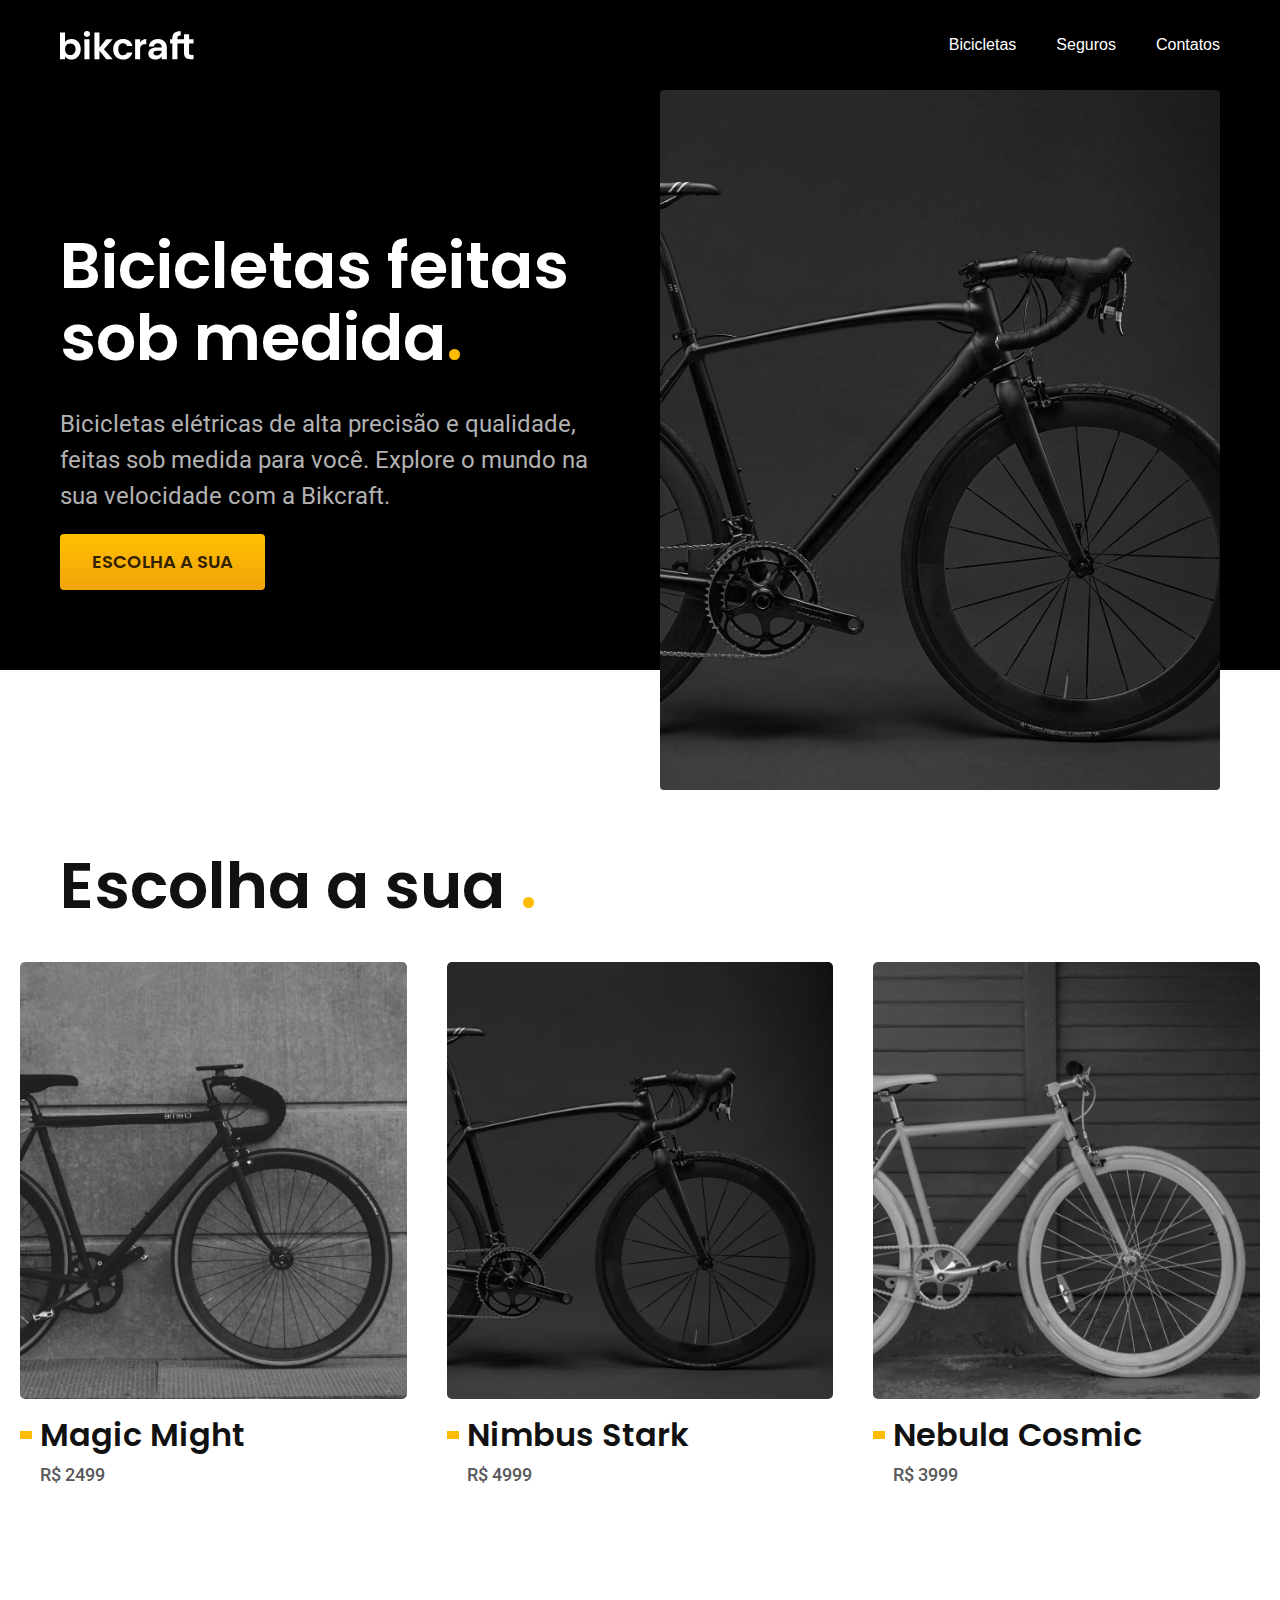
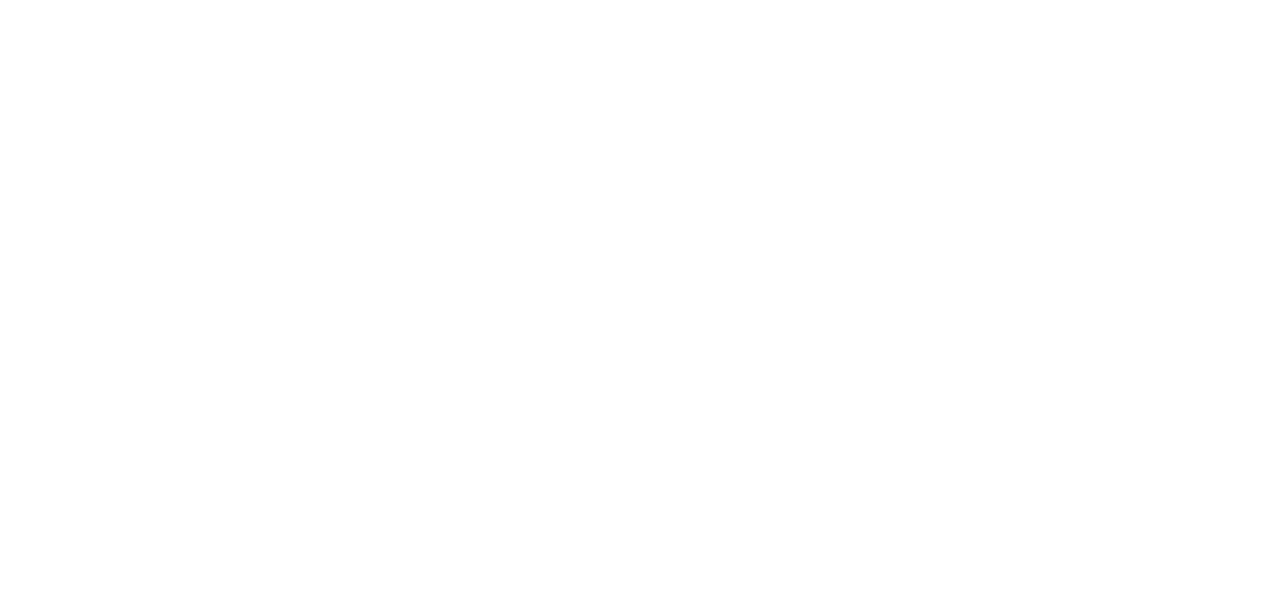
==== index.html @ fdba0042 "organização" ====
<!DOCTYPE html>
<html lang="pt-br">

<head>
  <meta charset="UTF-8">
  <meta name="viewport" content="width=device-width, initial-scale=1.0">
  <meta name="description" content="Bicicletas elétricas de alta precisão e qualidade, feitas sob medida para você. Explore o mundo na sua velocidade com a Bikcraft.">

  <title>Bickraft</title>
  <link rel="stylesheet" href="./css/style.css">

  <link rel="preconnect" href="https://fonts.googleapis.com">
  <link rel="preconnect" href="https://fonts.gstatic.com" crossorigin>
  <link href="https://fonts.googleapis.com/css2?family=Fira+Sans:wght@400;700&family=Poppins:wght@400;600&family=Roboto:wght@400;500&display=swap" rel="stylesheet">
</head>

<body>
  <header class="header-bg">
    <div class="header container">
      <a href="./">
        <img src="./img/bikcraft.svg" alt="Bickraft">
      </a>

      <nav aria-label="primaria">
        <ul class="header-menu cor-0">
          <li><a href=".bicicletas.html">Bicicletas</a></li>
          <li><a href=".seguros.html">Seguros</a></li>
          <li><a href=".contatos.html">Contatos</a></li>
        </ul>
      </nav>
    </div>
  </header>

  <main class="introducao-bg">
    <div class="introducao container">
      <div class="introducao-conteudo">
        <h1 class="font-1-xxl font-1-m cor-0">Bicicletas feitas sob medida<span class="cor-p1">.</span></h1>
        <p class="font-2-l cor-5">Bicicletas elétricas de alta precisão e qualidade, feitas sob medida para você. Explore o mundo na sua velocidade com a Bikcraft.</p>
        <a class="botao" href="./bicicletas.html"> Escolha a sua</a>
      </div>
      <div class="introducao-imagem">
        <img src="./img/fotos/introducao.jpg" alt="bicicleta elétrica preta">
      </div>
    </div>
  </main>

  <article class="bicicletas-lista">
    <h2 class=" container font-1-xxl"> Escolha a sua <span class="cor-p1"> . </span></h2>

    <ul>
      <li>
        <a href="./bicicletas/magic.html">
          <img src="./img/bicicletas/magic-home.jpg" alt="bicicleta preta">
          <h3 class="font-1-xl">Magic Might</h3>
          <span class="font-2-m cor-8">R$ 2499</span>
        </a>
      </li>
      <li>
        <a href="./bicicletas/nimbus.html">
          <img src="./img/bicicletas/nimbus-home.jpg" alt="bicicleta preta">
          <h3 class="font-1-xl">Nimbus Stark</h3>
          <span class="font-2-m cor-8">R$ 4999</span>
        </a>
      </li>
      <li>
        <a href="./bicicletas/nebula.html">
          <img src="./img/bicicletas/nebula-home.jpg" alt="bicicleta preta">
          <h3 class="font-1-xl">Nebula Cosmic</h3>
          <span class="font-2-m cor-8">R$ 3999</span>
        </a>
      </li>
    </ul>


  </article>
  <article></article>

</body>

</html>
---- css/style.css ----
@import "./global/global.css";
@import "./utilidades/tipografia.css";
@import "./utilidades/cores.css";
@import "./global/header.css";
@import "./utilidades/componentes.css";
@import "./home/introducao.css";
@import "./bicicletas/bicicletas.css";
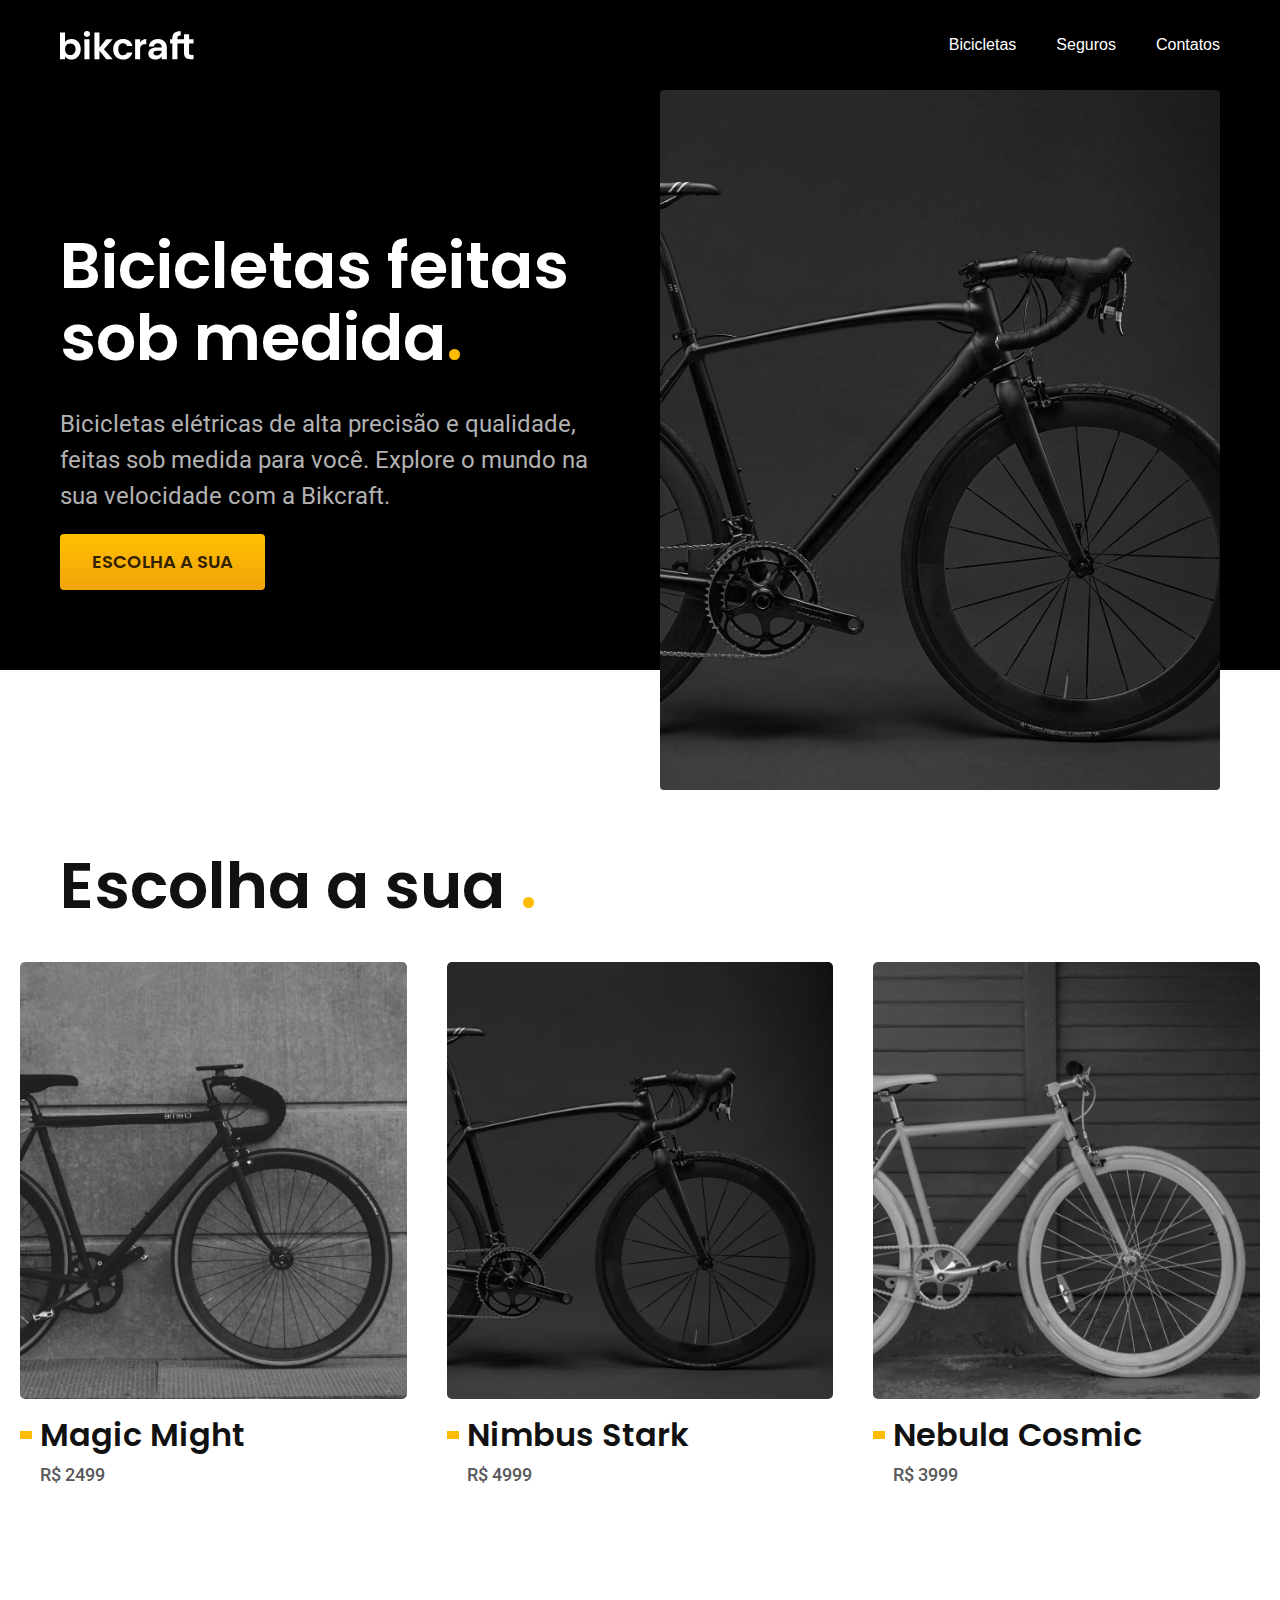
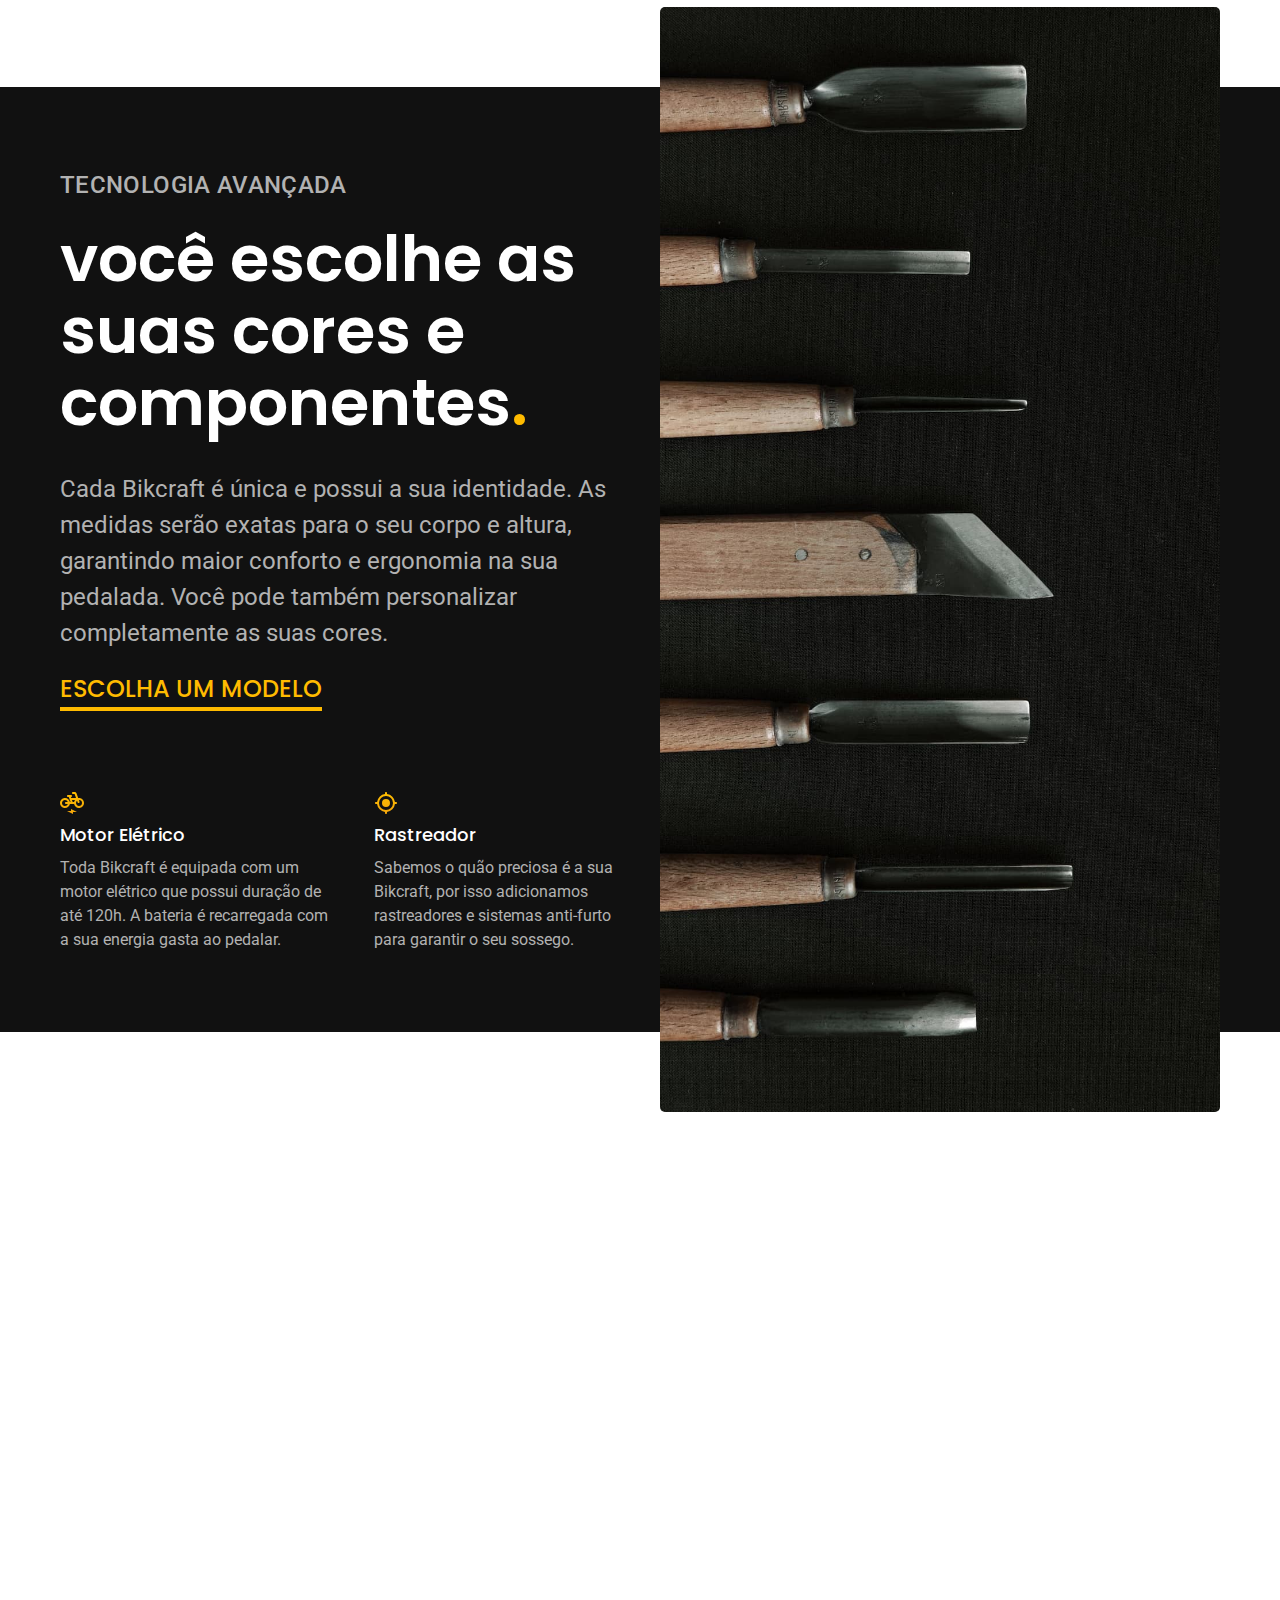
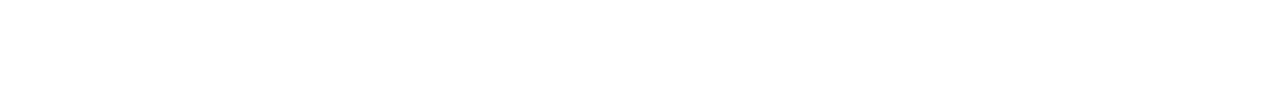
==== commit 9b36fe8f: "tecnologias" ====
--- a/index.html
+++ b/index.html
@@ -73,7 +73,35 @@
 
 
   </article>
-  <article></article>
+
+  <article class="tecnologia-bg">
+    <div class="tecnologia container">
+      <div class="tecnologia-conteudo">
+        <span class="font-2-l-b cor-5">Tecnologia Avançada</span>
+        <h2 class="font-1-xxl cor-0">você escolhe as suas cores e componentes<span class="cor-p1">.</span></h2>
+        <p class="font-2-l cor-5">Cada Bikcraft é única e possui a sua identidade. As medidas serão exatas para o seu corpo e altura, garantindo maior conforto e ergonomia na sua pedalada. Você pode também personalizar completamente as suas cores.</p>
+        <a class="link" href="./bicicletas.html">Escolha um Modelo</a>
+
+        <div class="tecnologia-vantagens">
+          <div>
+            <img src="./img/icones/eletrica.svg" alt="">
+            <h3 class="font-1-m cor-0">Motor Elétrico</h3>
+            <p class="font-2-s cor-5">Toda Bikcraft é equipada com um motor elétrico que possui duração de até 120h. A bateria é recarregada com a sua energia gasta ao pedalar.</p>
+          </div>
+          <div>
+            <img src="./img/icones/rastreador.svg" alt="">
+            <h3 class="font-1-m cor-0">Rastreador</h3>
+            <p class="font-2-s cor-5">Sabemos o quão preciosa é a sua Bikcraft, por isso adicionamos rastreadores e sistemas anti-furto para garantir o seu sossego.</p>
+          </div>
+        </div>
+
+      </div>
+      <div class="tecnologia-imagem">
+        <img src="./img/fotos/tecnologia.jpg" alt="">
+      </div>
+    </div>
+
+  </article>
 
 </body>
 
--- a/css/style.css
+++ b/css/style.css
@@ -4,6 +4,7 @@
 @import "./global/header.css";
 @import "./utilidades/componentes.css";
 @import "./home/introducao.css";
+@import "./home/tecnologia.css";
 @import "./bicicletas/bicicletas.css";
 
 
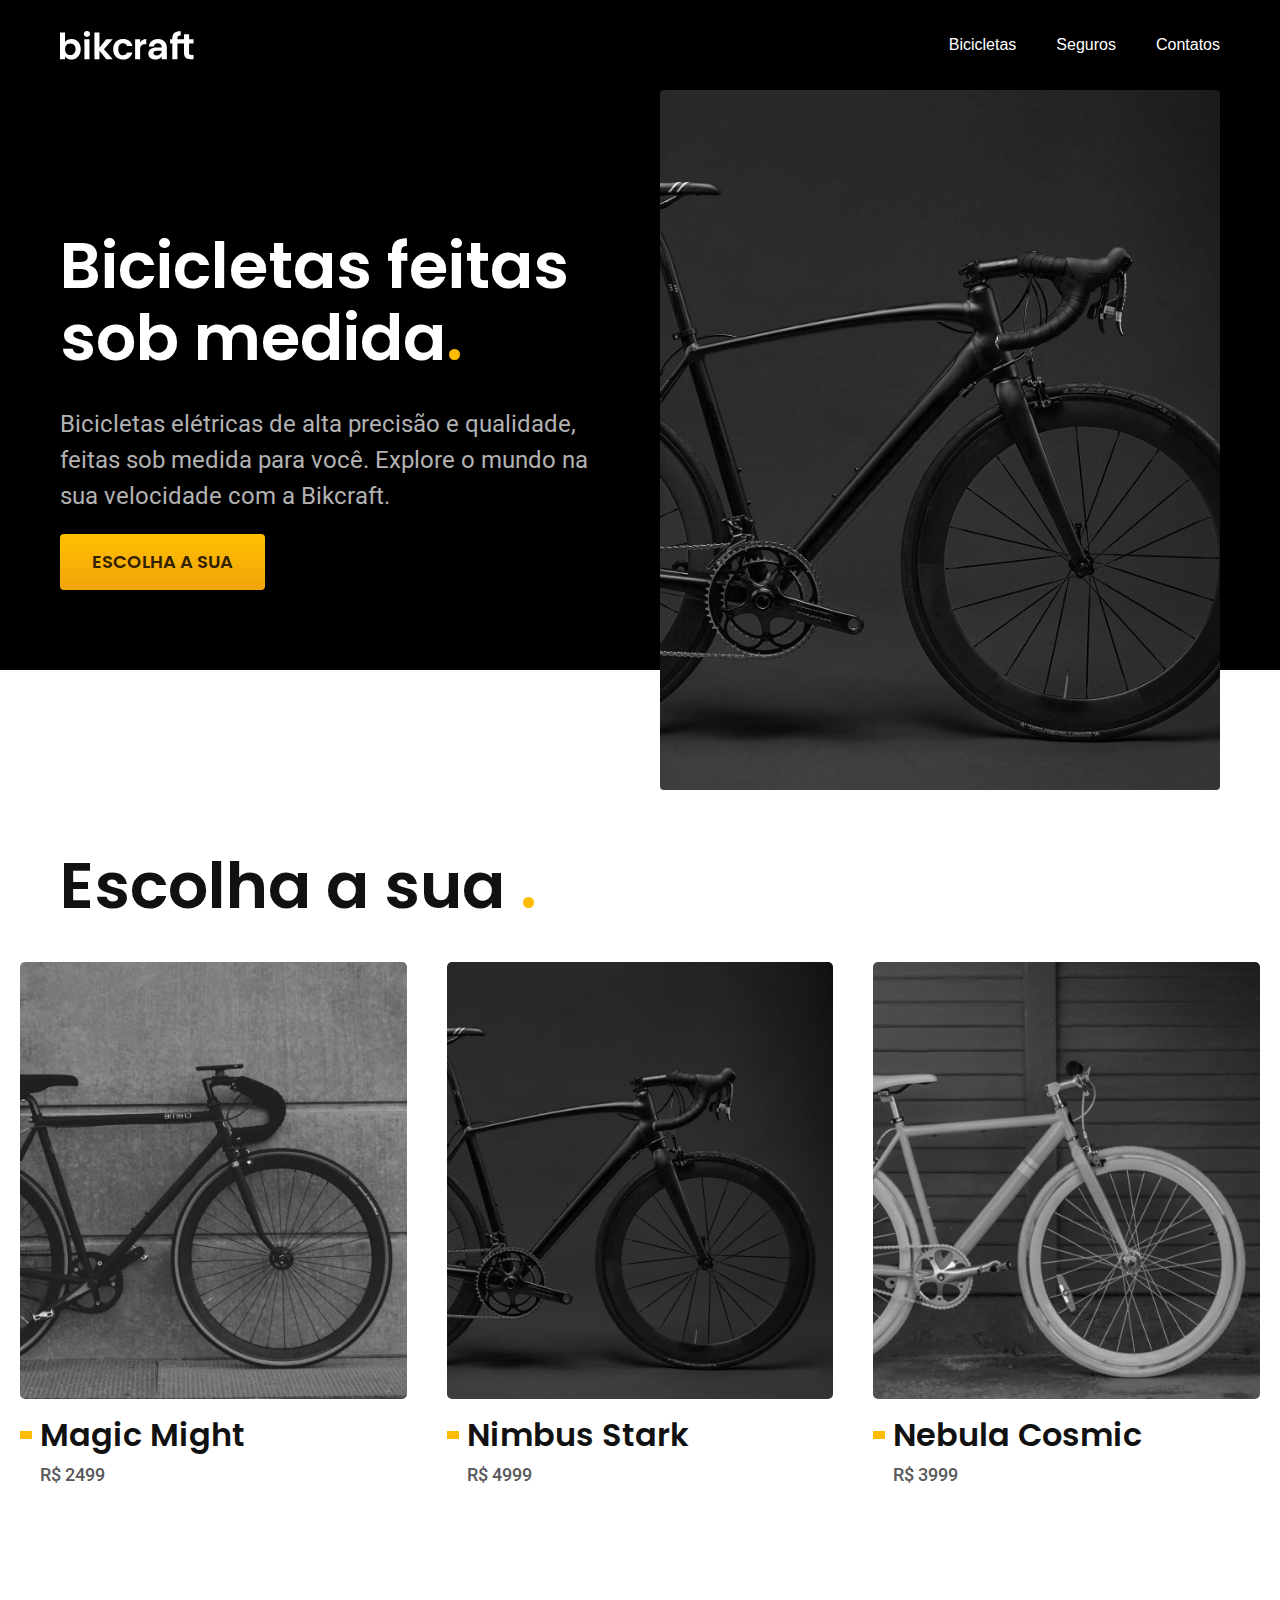
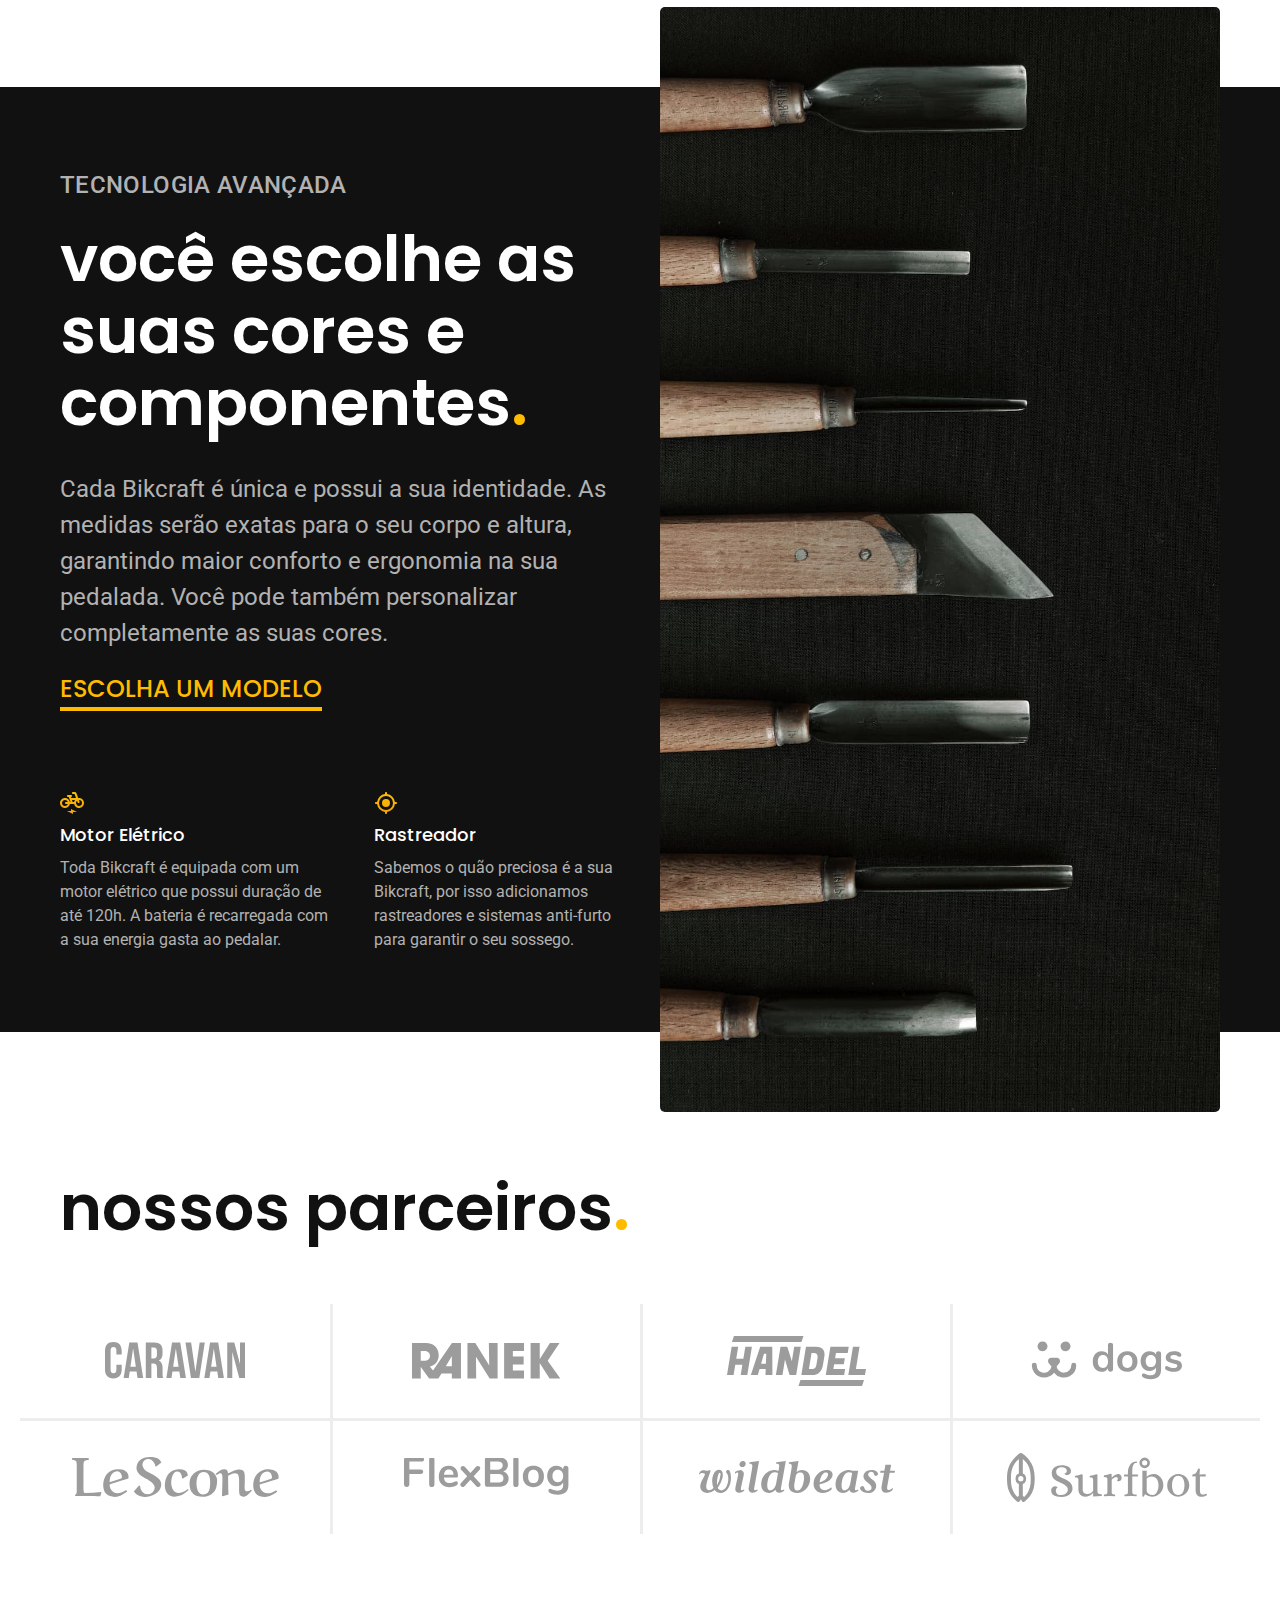
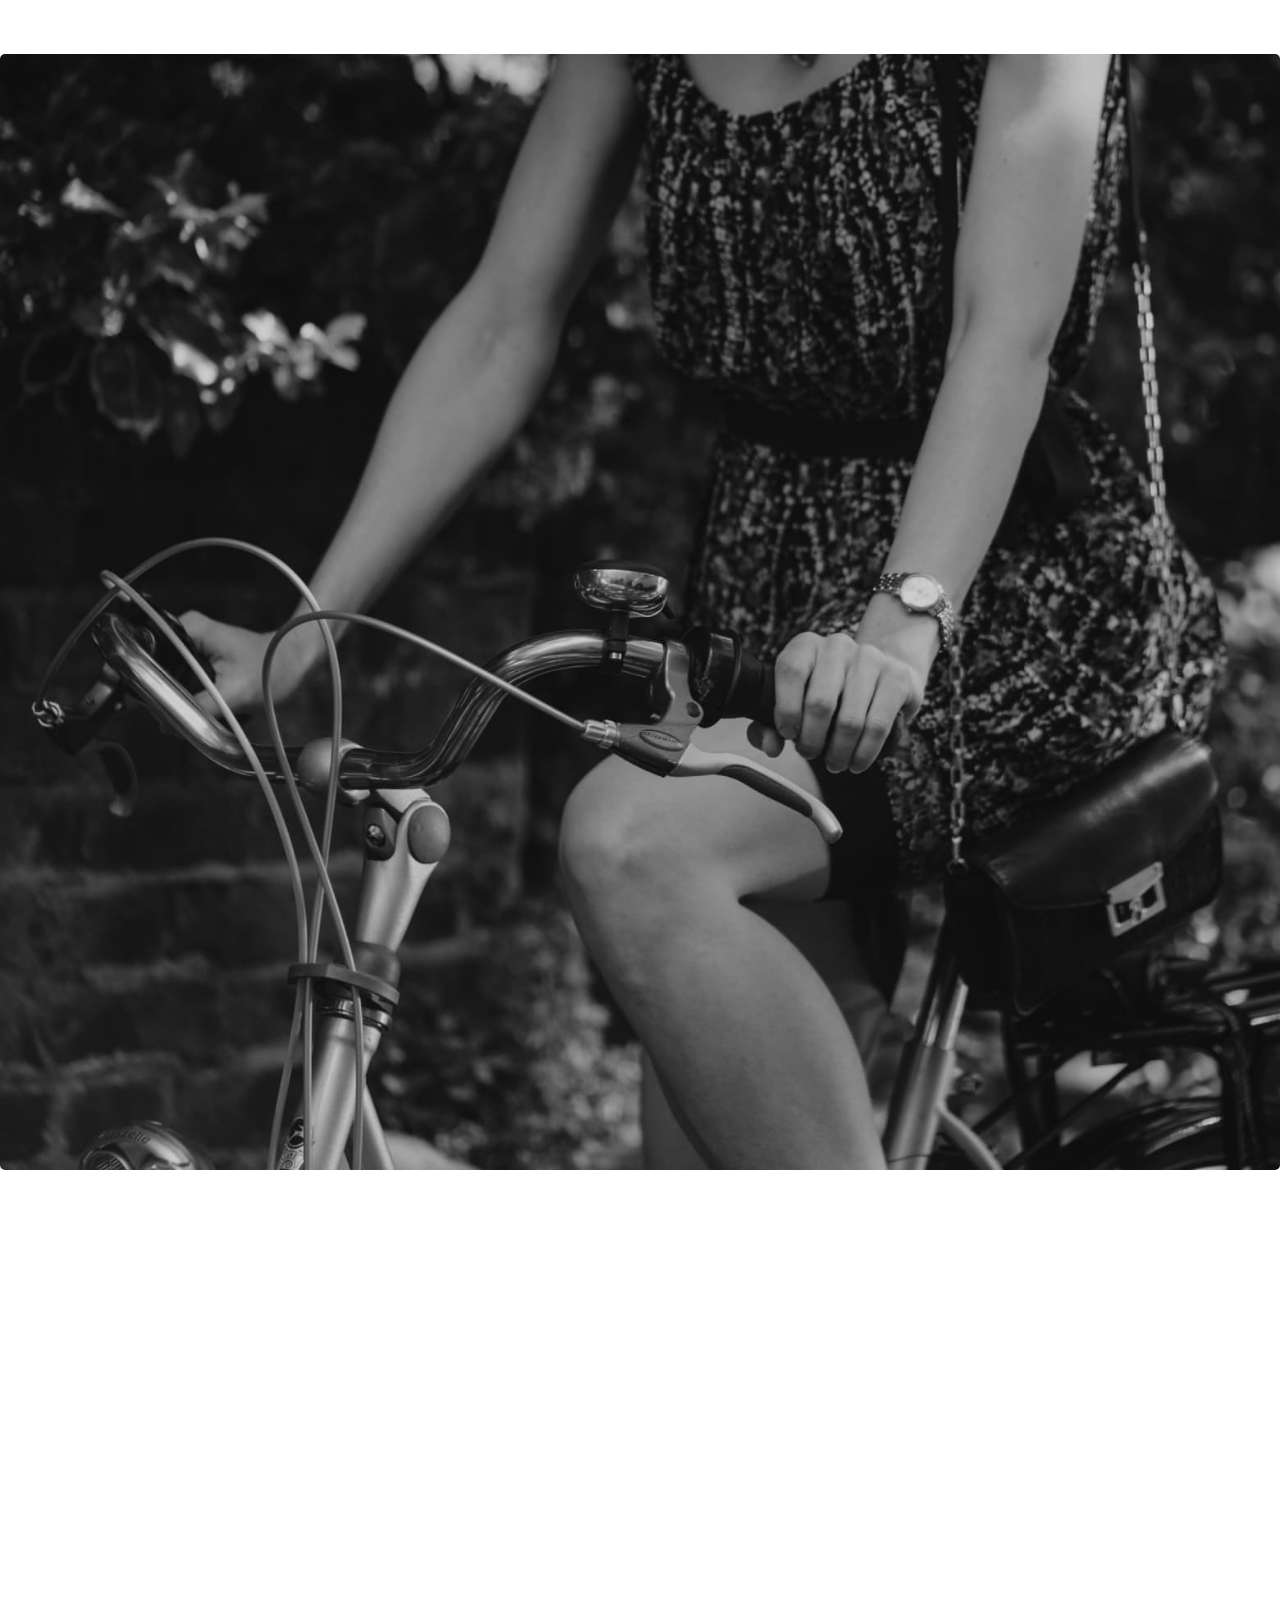
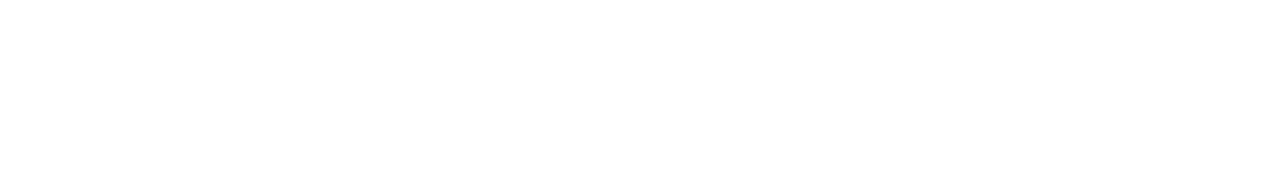
==== commit e621177c: "parceiros" ====
--- a/index.html
+++ b/index.html
@@ -100,8 +100,36 @@
         <img src="./img/fotos/tecnologia.jpg" alt="">
       </div>
     </div>
+  </article>
 
-  </article>
+  <section class="parceiros" aria-label="nossos parceiros">
+    <h2 class="container font-1-xxl ">nossos parceiros<span class="cor-p1">.</span></h2>
+
+    <ul>
+      <li><img src="./img/parceiros/caravan.svg" alt="caravan"></li>
+      <li><img src="./img/parceiros/ranek.svg" alt="ranek"></li>
+      <li><img src="./img/parceiros/handel.svg" alt="handel"></li>
+      <li><img src="./img/parceiros/dogs.svg" alt="dogs"></li>
+      <li><img src="./img/parceiros/lescone.svg" alt="lescone"></li>
+      <li><img src="./img/parceiros/flexblog.svg" alt="caravan"></li>
+      <li><img src="./img/parceiros/wildbeast.svg" alt="wildbeast"></li>
+      <li><img src="./img/parceiros/surfbot.svg" alt="surfbot"></li>
+      
+      
+    </ul>
+  </section>
+
+  <section class="depoimento" aria-label="depoimento">
+    <div>
+      <img src="./img/fotos/depoimento.jpg" alt="Pessoa pedalando uma bicicleta Bickraft">
+    </div>
+    <div class="depoimento-conteudo">
+      <blockquote>
+        <p></p>
+      </blockquote>
+
+    </div>
+  </section>
 
 </body>
 
--- a/css/style.css
+++ b/css/style.css
@@ -5,6 +5,7 @@
 @import "./utilidades/componentes.css";
 @import "./home/introducao.css";
 @import "./home/tecnologia.css";
+@import "./home/parceiros.css";
 @import "./bicicletas/bicicletas.css";
 
 
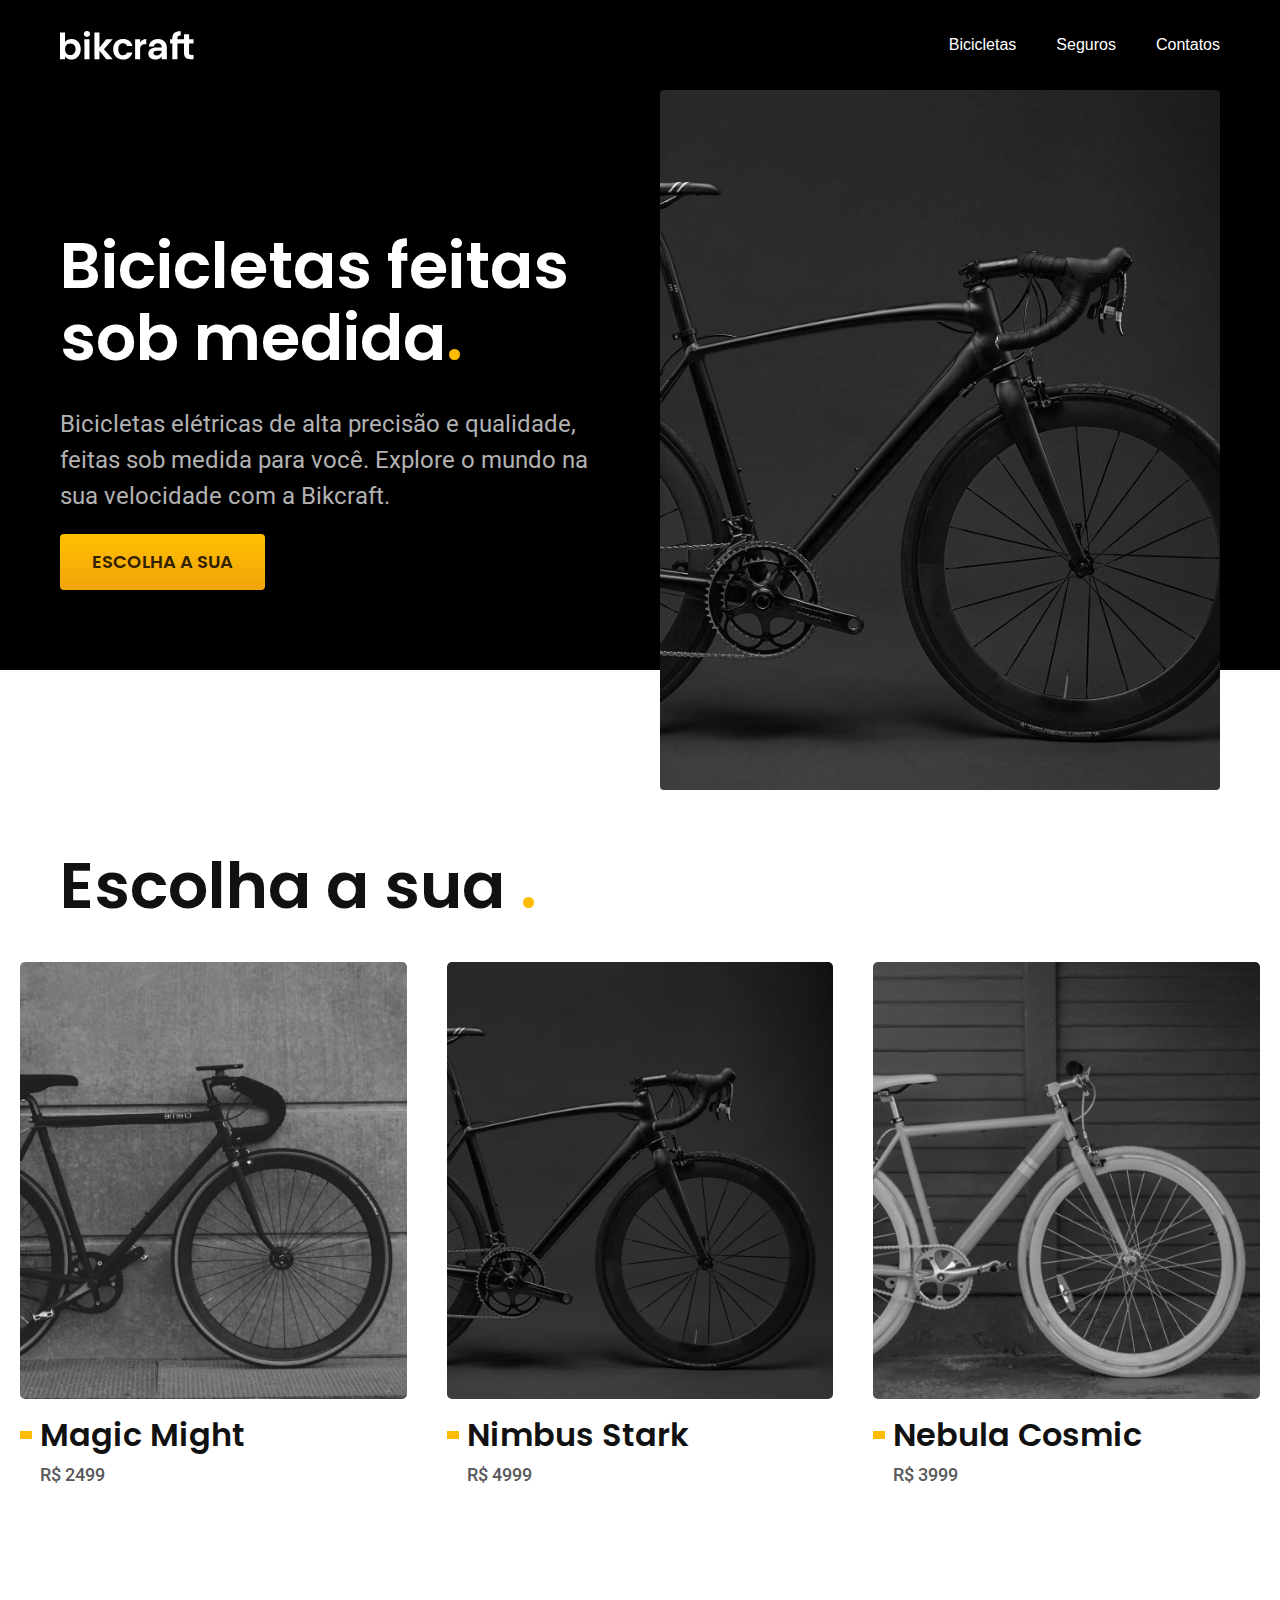
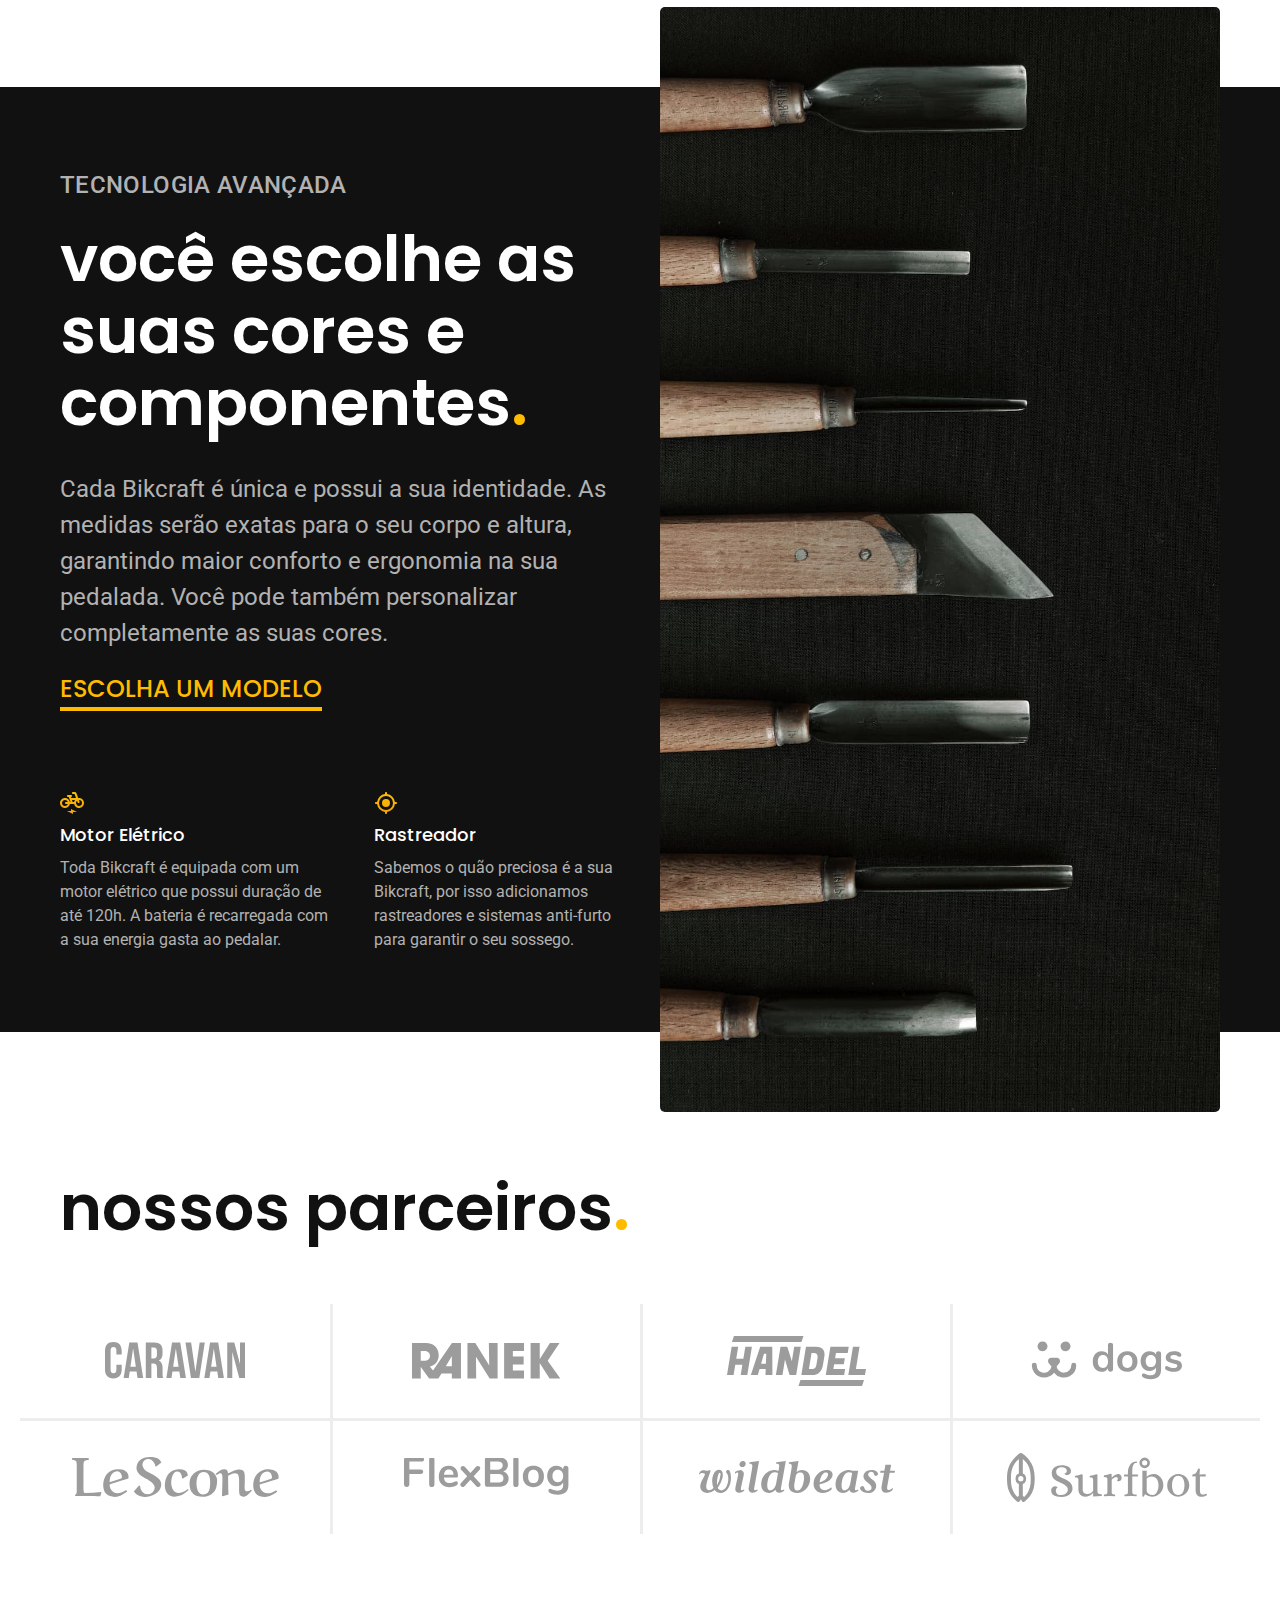
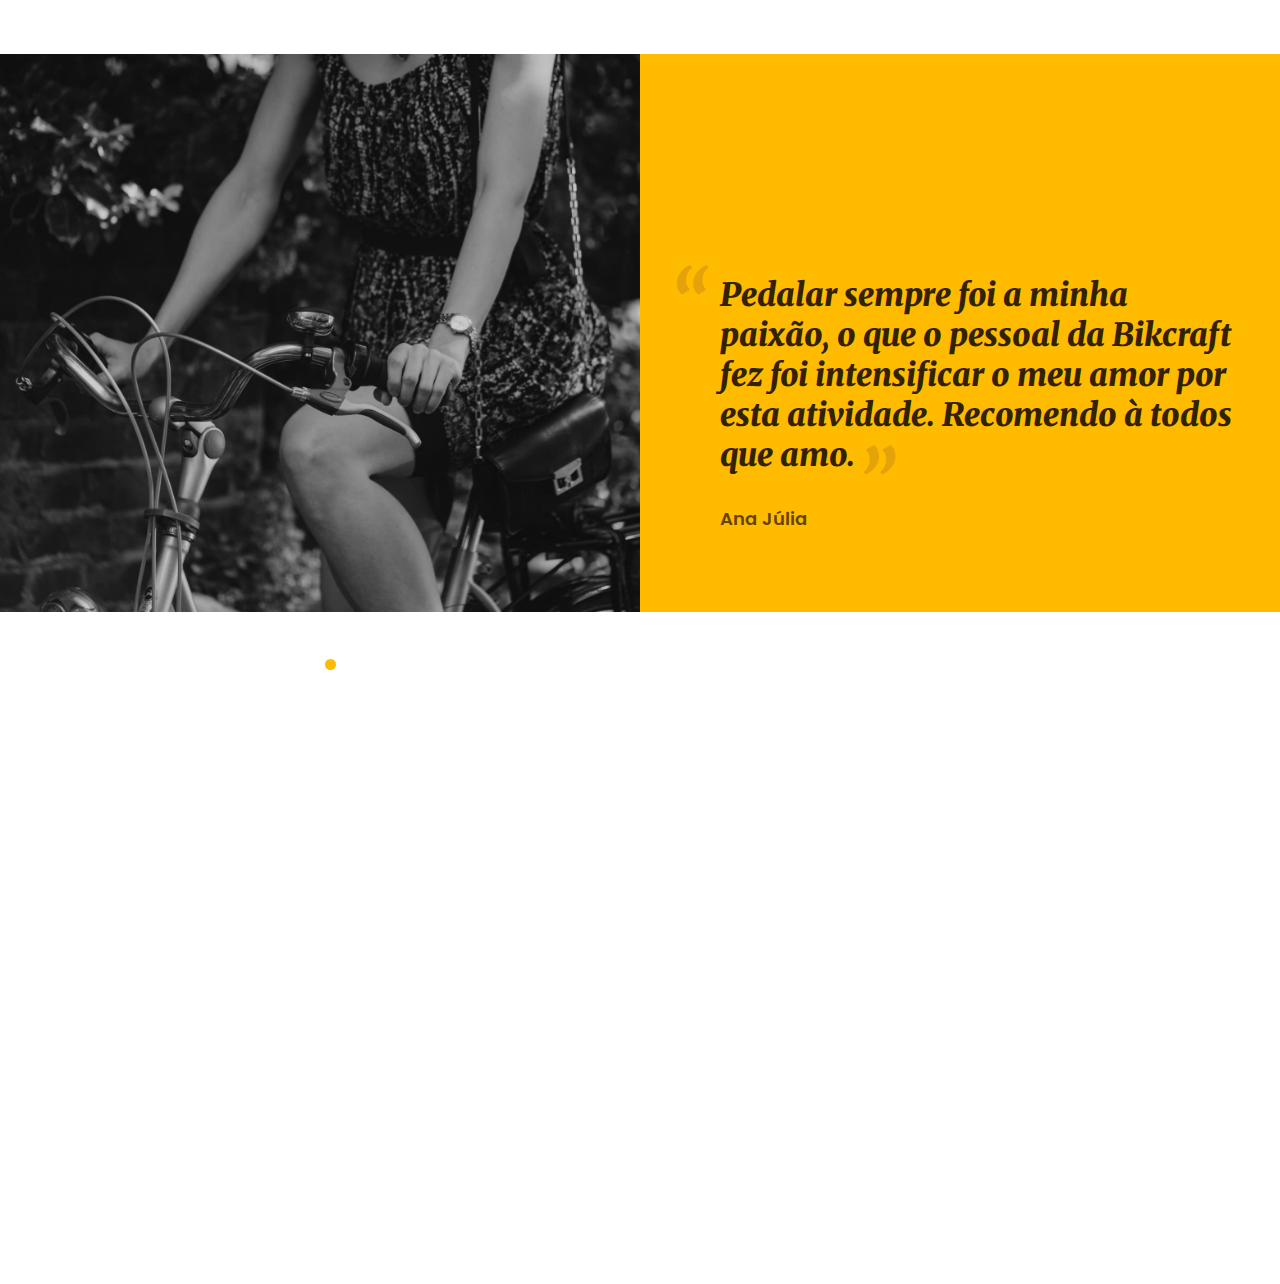
==== commit fa86abac: "depoimento" ====
--- a/index.html
+++ b/index.html
@@ -11,7 +11,7 @@
 
   <link rel="preconnect" href="https://fonts.googleapis.com">
   <link rel="preconnect" href="https://fonts.gstatic.com" crossorigin>
-  <link href="https://fonts.googleapis.com/css2?family=Fira+Sans:wght@400;700&family=Poppins:wght@400;600&family=Roboto:wght@400;500&display=swap" rel="stylesheet">
+  <link href="https://fonts.googleapis.com/css2?family=Fira+Sans:wght@400;700&family=Merriweather:ital,wght@1,900&family=Poppins:wght@400;600&family=Roboto:wght@400;500&display=swap" rel="stylesheet">
 </head>
 
 <body>
@@ -124,13 +124,20 @@
       <img src="./img/fotos/depoimento.jpg" alt="Pessoa pedalando uma bicicleta Bickraft">
     </div>
     <div class="depoimento-conteudo">
-      <blockquote>
-        <p></p>
+      <blockquote class="font-1-xl cor-p5">
+        <p>Pedalar sempre foi a minha paixão, o que o pessoal da Bikcraft fez foi intensificar o meu amor por esta atividade. Recomendo à todos que amo.</p>
       </blockquote>
+      <span class="font-1-m-b cor-p4">Ana Júlia</span>
 
     </div>
   </section>
 
+  <article class="seguros-bg">
+    <div class="seguros container">
+      <h2 class="font-1-xxl cor-0">seguros<span class="cor-p1">.</span></h2>
+    </div>
+  </article>
+
 </body>
 
 </html>--- a/css/style.css
+++ b/css/style.css
@@ -1,11 +1,16 @@
 @import "./global/global.css";
+
 @import "./utilidades/tipografia.css";
 @import "./utilidades/cores.css";
+
 @import "./global/header.css";
 @import "./utilidades/componentes.css";
+
 @import "./home/introducao.css";
 @import "./home/tecnologia.css";
 @import "./home/parceiros.css";
+@import "./home/depoimento.css";
+
 @import "./bicicletas/bicicletas.css";
 
 
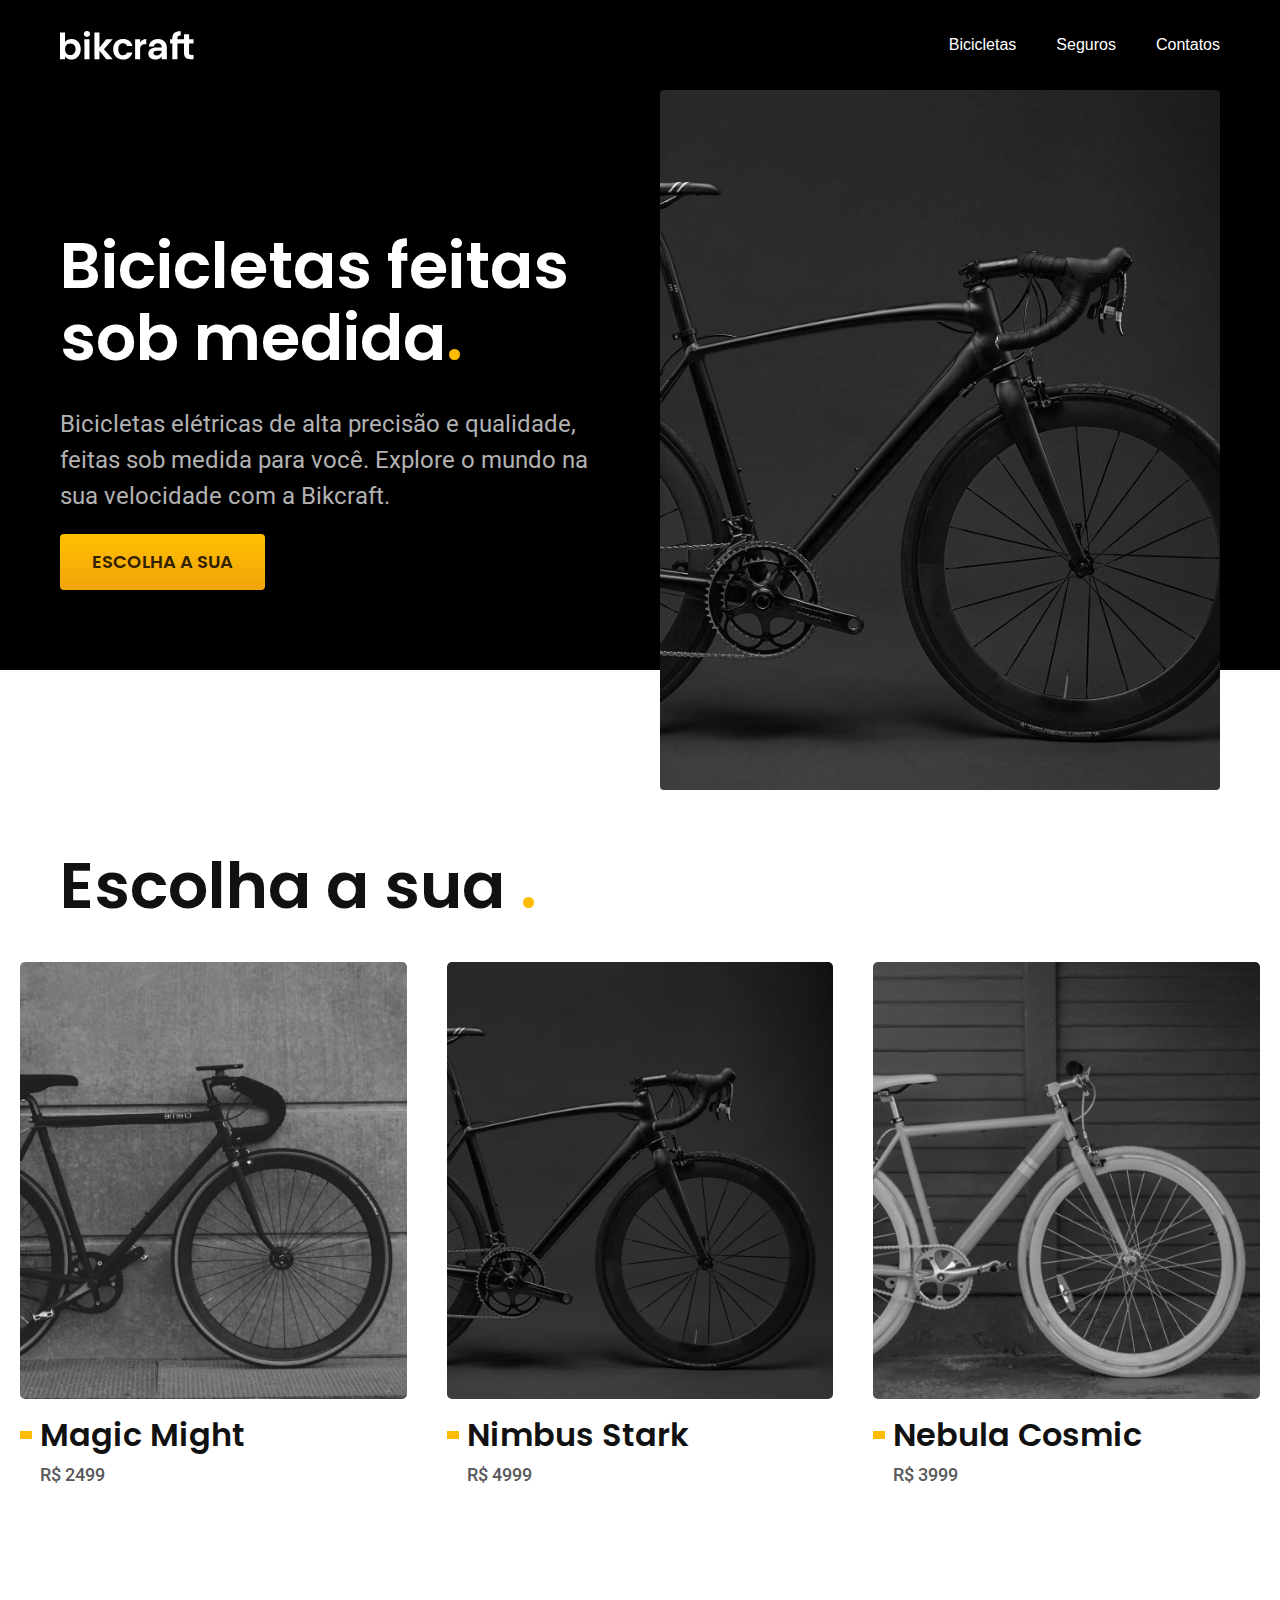
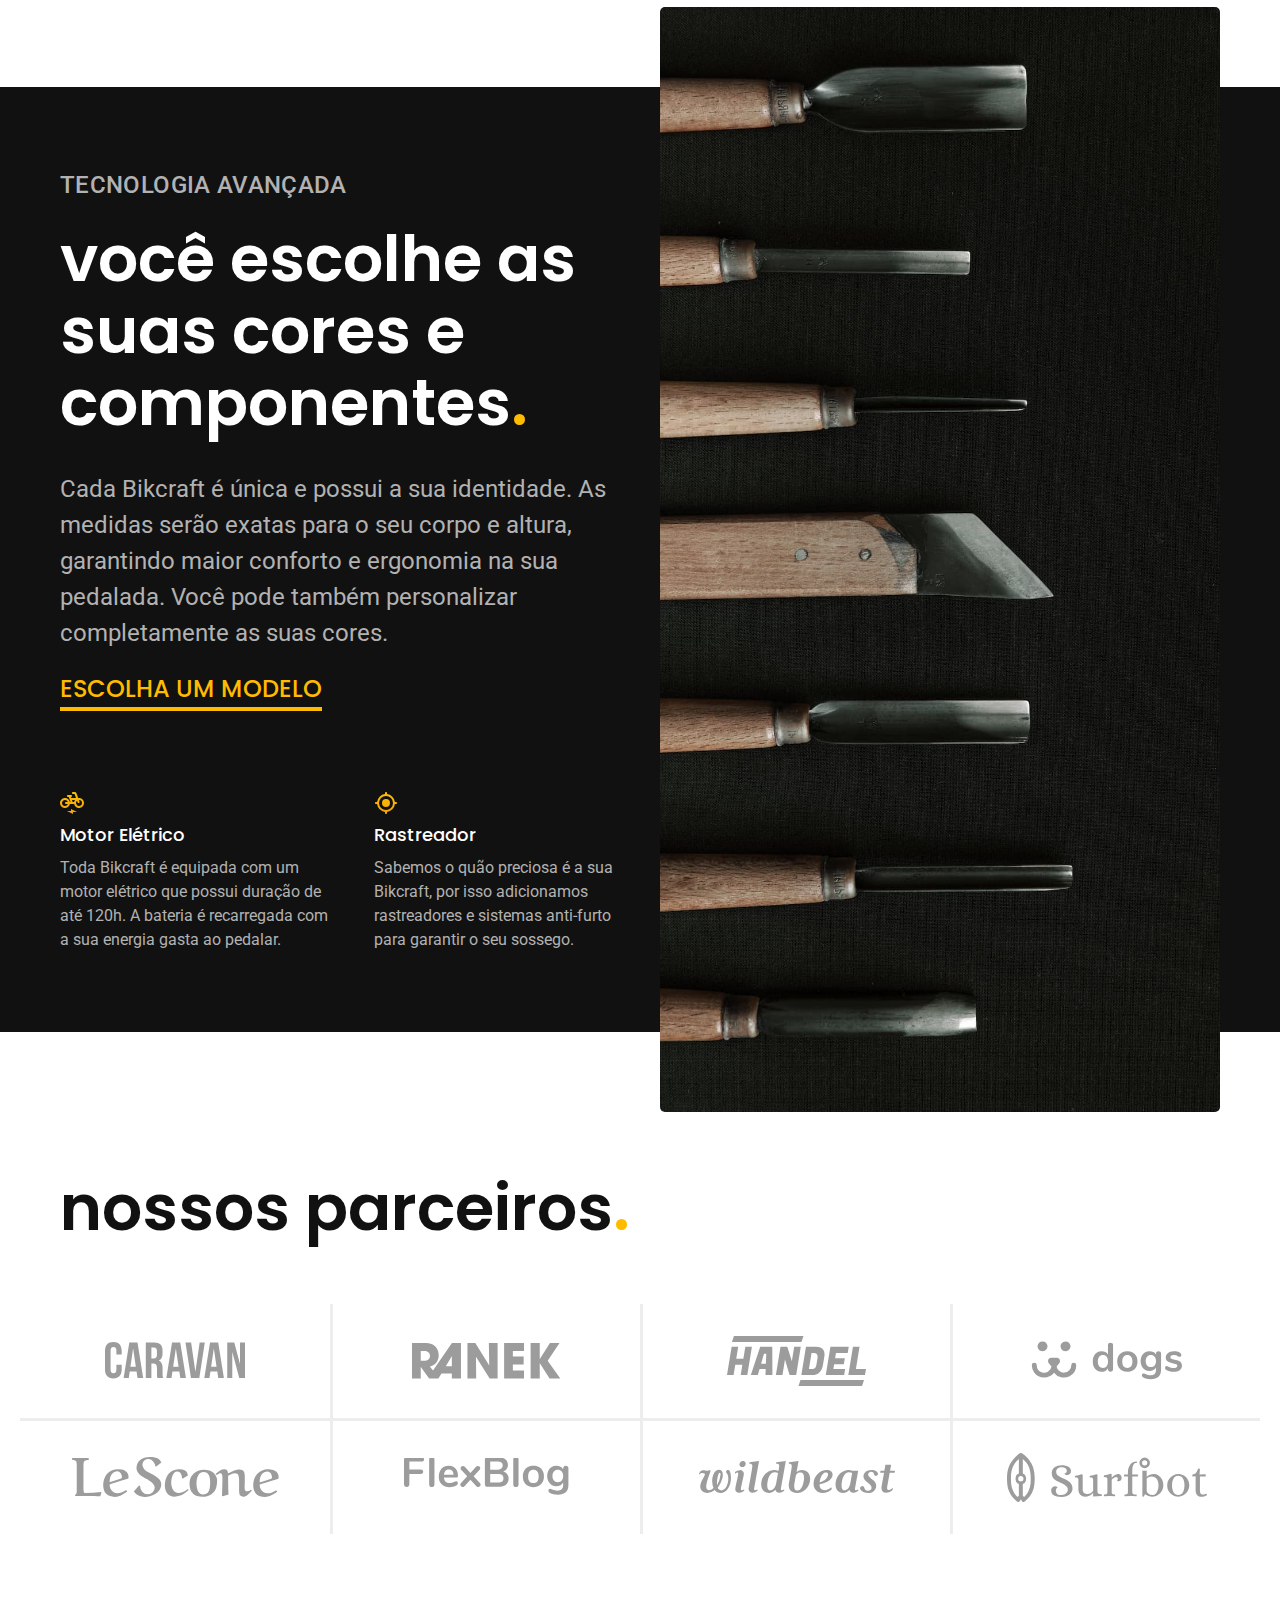
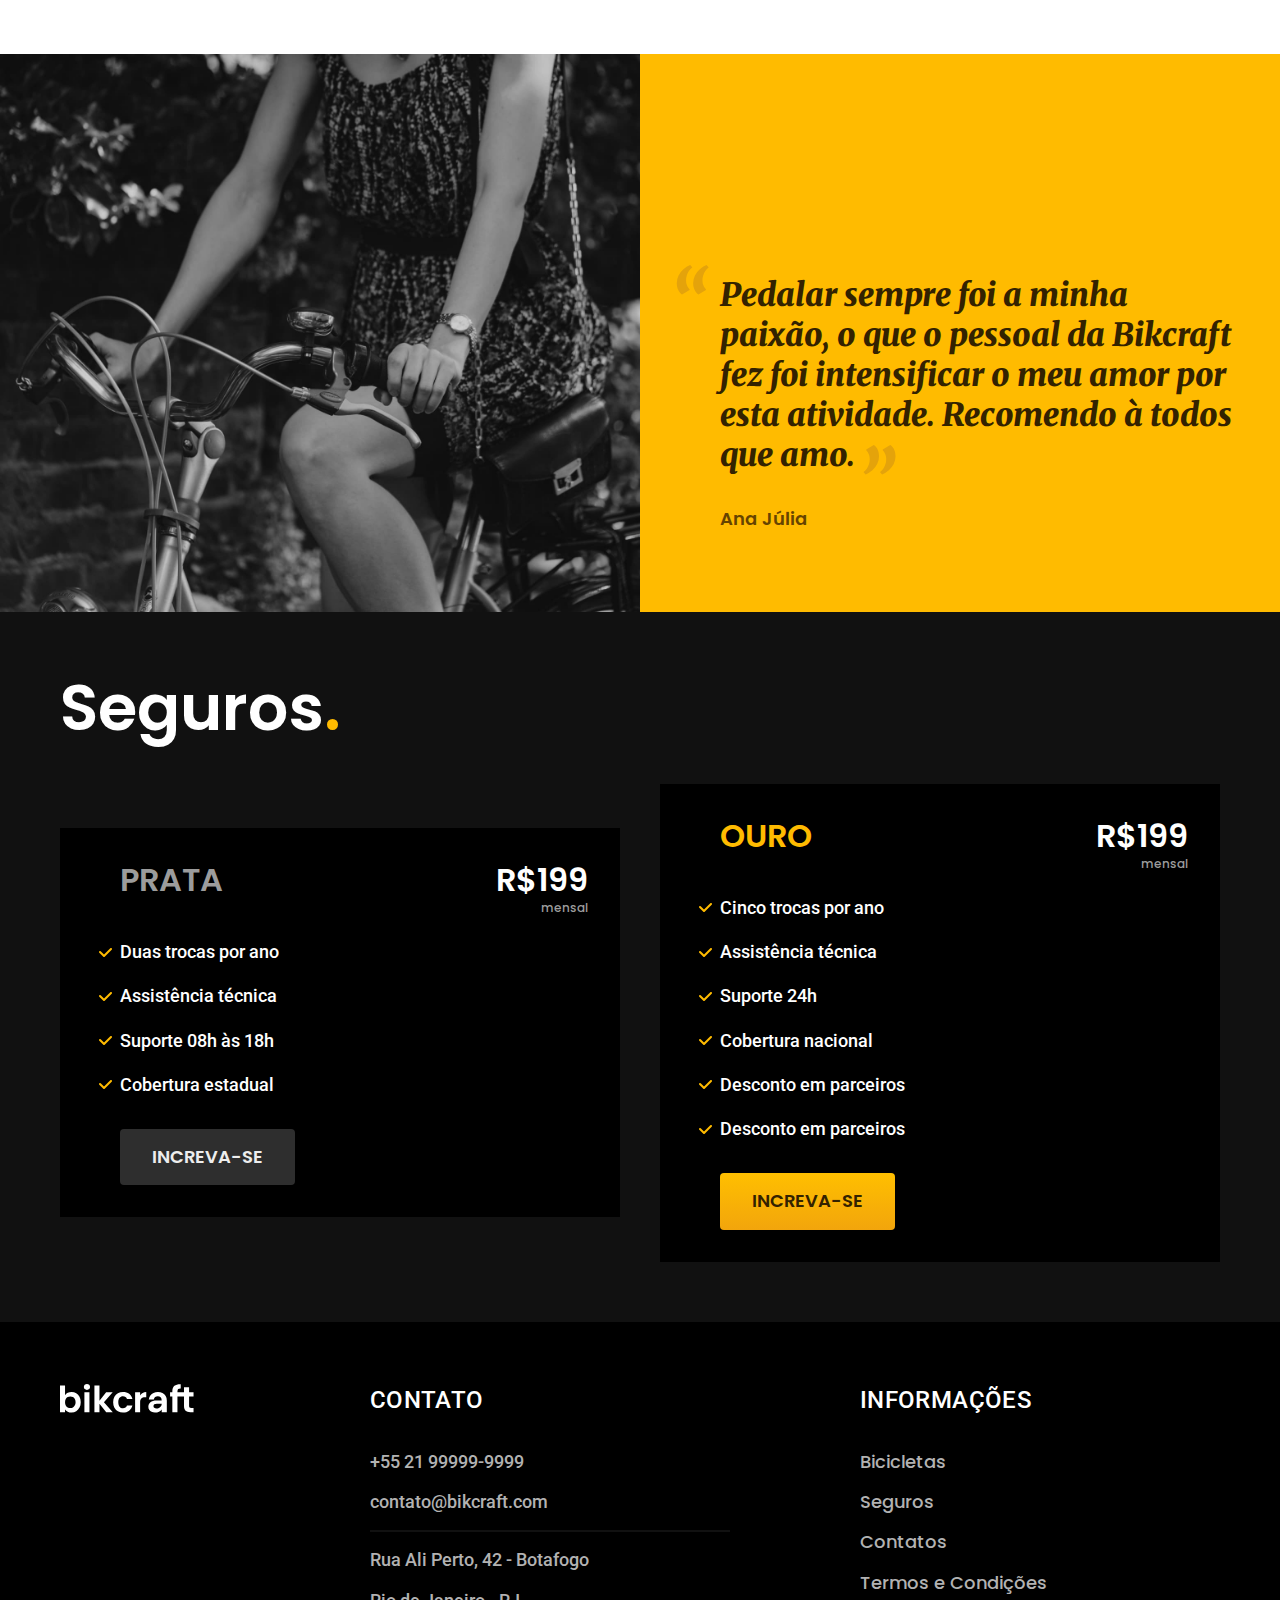
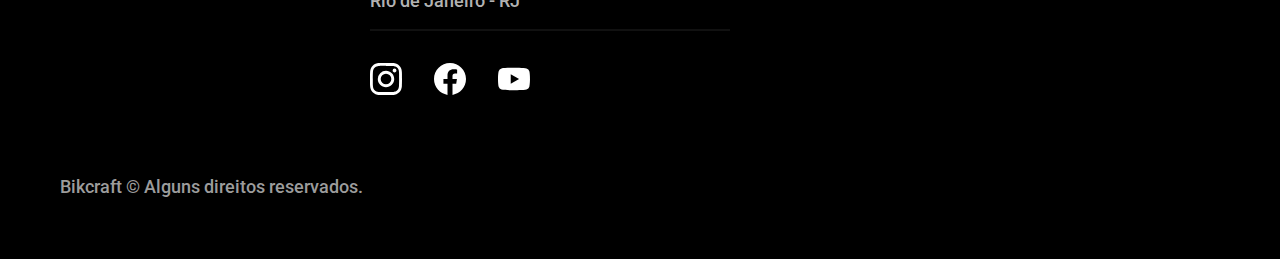
==== commit 1f924971: "seguros-footer" ====
--- a/index.html
+++ b/index.html
@@ -23,9 +23,9 @@
 
       <nav aria-label="primaria">
         <ul class="header-menu cor-0">
-          <li><a href=".bicicletas.html">Bicicletas</a></li>
-          <li><a href=".seguros.html">Seguros</a></li>
-          <li><a href=".contatos.html">Contatos</a></li>
+          <li><a href="./bicicletas.html">Bicicletas</a></li>
+          <li><a href="./seguros.html">Seguros</a></li>
+          <li><a href="./contatos.html">Contatos</a></li>
         </ul>
       </nav>
     </div>
@@ -114,8 +114,8 @@
       <li><img src="./img/parceiros/flexblog.svg" alt="caravan"></li>
       <li><img src="./img/parceiros/wildbeast.svg" alt="wildbeast"></li>
       <li><img src="./img/parceiros/surfbot.svg" alt="surfbot"></li>
-      
-      
+
+
     </ul>
   </section>
 
@@ -134,10 +134,75 @@
 
   <article class="seguros-bg">
     <div class="seguros container">
-      <h2 class="font-1-xxl cor-0">seguros<span class="cor-p1">.</span></h2>
+      <h2 class="font-1-xxl cor-0">Seguros<span class="cor-p1">.</span></h2>
+      <div class="seguros-item">
+        <h3 class="font-1-xl cor-6">PRATA</h3>
+        <span class="font-1-xl cor-0">R$199 <span class="font-1-xs cor-6">mensal</span></span>
+        <ul class="font-2-m cor-0">
+          <li>Duas trocas por ano</li>
+          <li>Assistência técnica</li>
+          <li>Suporte 08h às 18h</li>
+          <li>Cobertura estadual</li>
+        </ul>
+        <a class="botao secundario" href="./orcamento.html"> Increva-se</a>
+      </div>
+
+      <div class="seguros-item">
+        <h3 class="font-1-xl cor-p1">OURO</h3>
+        <span class="font-1-xl cor-0">R$199 <span class="font-1-xs cor-6">mensal</span></span>
+        <ul class="font-2-m cor-0">
+          <li>Cinco trocas por ano</li>
+          <li>Assistência técnica</li>
+          <li>Suporte 24h</li>
+          <li>Cobertura nacional</li>
+          <li>Desconto em parceiros</li>
+          <li>Desconto em parceiros</li>
+        </ul>
+        <a class="botao" href="./orcamento.html"> Increva-se</a>
+      </div>
+
     </div>
   </article>
 
+  <footer class="footer-bg">
+    <div class="footer container">
+      <img src="./img/bikcraft.svg" alt="Logo">
+      <div class="footer-contato">
+        <h3 class="font-2-l-b cor-0">Contato</h3>
+        <ul class="font-2-m cor-5">
+          <li>
+            <a href="tel:+5521999999999">+55 21 99999-9999</a>
+          </li>
+          <li>
+            <a href="mailto:contato@bikcraft.com">contato@bikcraft.com</a>
+          </li>
+          <li> Rua Ali Perto, 42 - Botafogo</li>
+          <li>Rio de Janeiro - RJ</li>
+        </ul>
+        <div class="footer-redes">
+          <a href="./"> <img src="./img/redes/instagram.svg" alt=" Insstagram"></a>
+          <a href="./"> <img src="./img/redes/facebook.svg" alt="facebook"></a>
+          <a href="./"> <img src="./img/redes/youtube.svg" alt="youtube"></a>
+        </div>
+
+
+      </div>
+      <div class="footer-informacoes">
+        <h3 class="font-2-l-b cor-0">Informações</h3>
+        <nav>
+          <ul class="font-1-m cor-5">
+            <li><a href="./bicicletas.html">Bicicletas</a></li>
+            <li><a href="./seguros.html">Seguros</a></li>
+            <li><a href="./contatos.html">Contatos</a></li>
+            <li><a href="./termos.html">Termos e Condições</a></li>
+          </ul>
+        </nav>
+      </div>
+      <p class="footer-copy font-2-m cor-6">Bikcraft © Alguns direitos reservados.</p>
+    </div>
+
+  </footer>
+
 </body>
 
 </html>--- a/css/style.css
+++ b/css/style.css
@@ -4,6 +4,8 @@
 @import "./utilidades/cores.css";
 
 @import "./global/header.css";
+@import "./global/footer.css";
+
 @import "./utilidades/componentes.css";
 
 @import "./home/introducao.css";
@@ -13,5 +15,9 @@
 
 @import "./bicicletas/bicicletas.css";
 
+@import "./seguros/seguros.css";
+
+@import "./termos/termos.css"
 
 
+
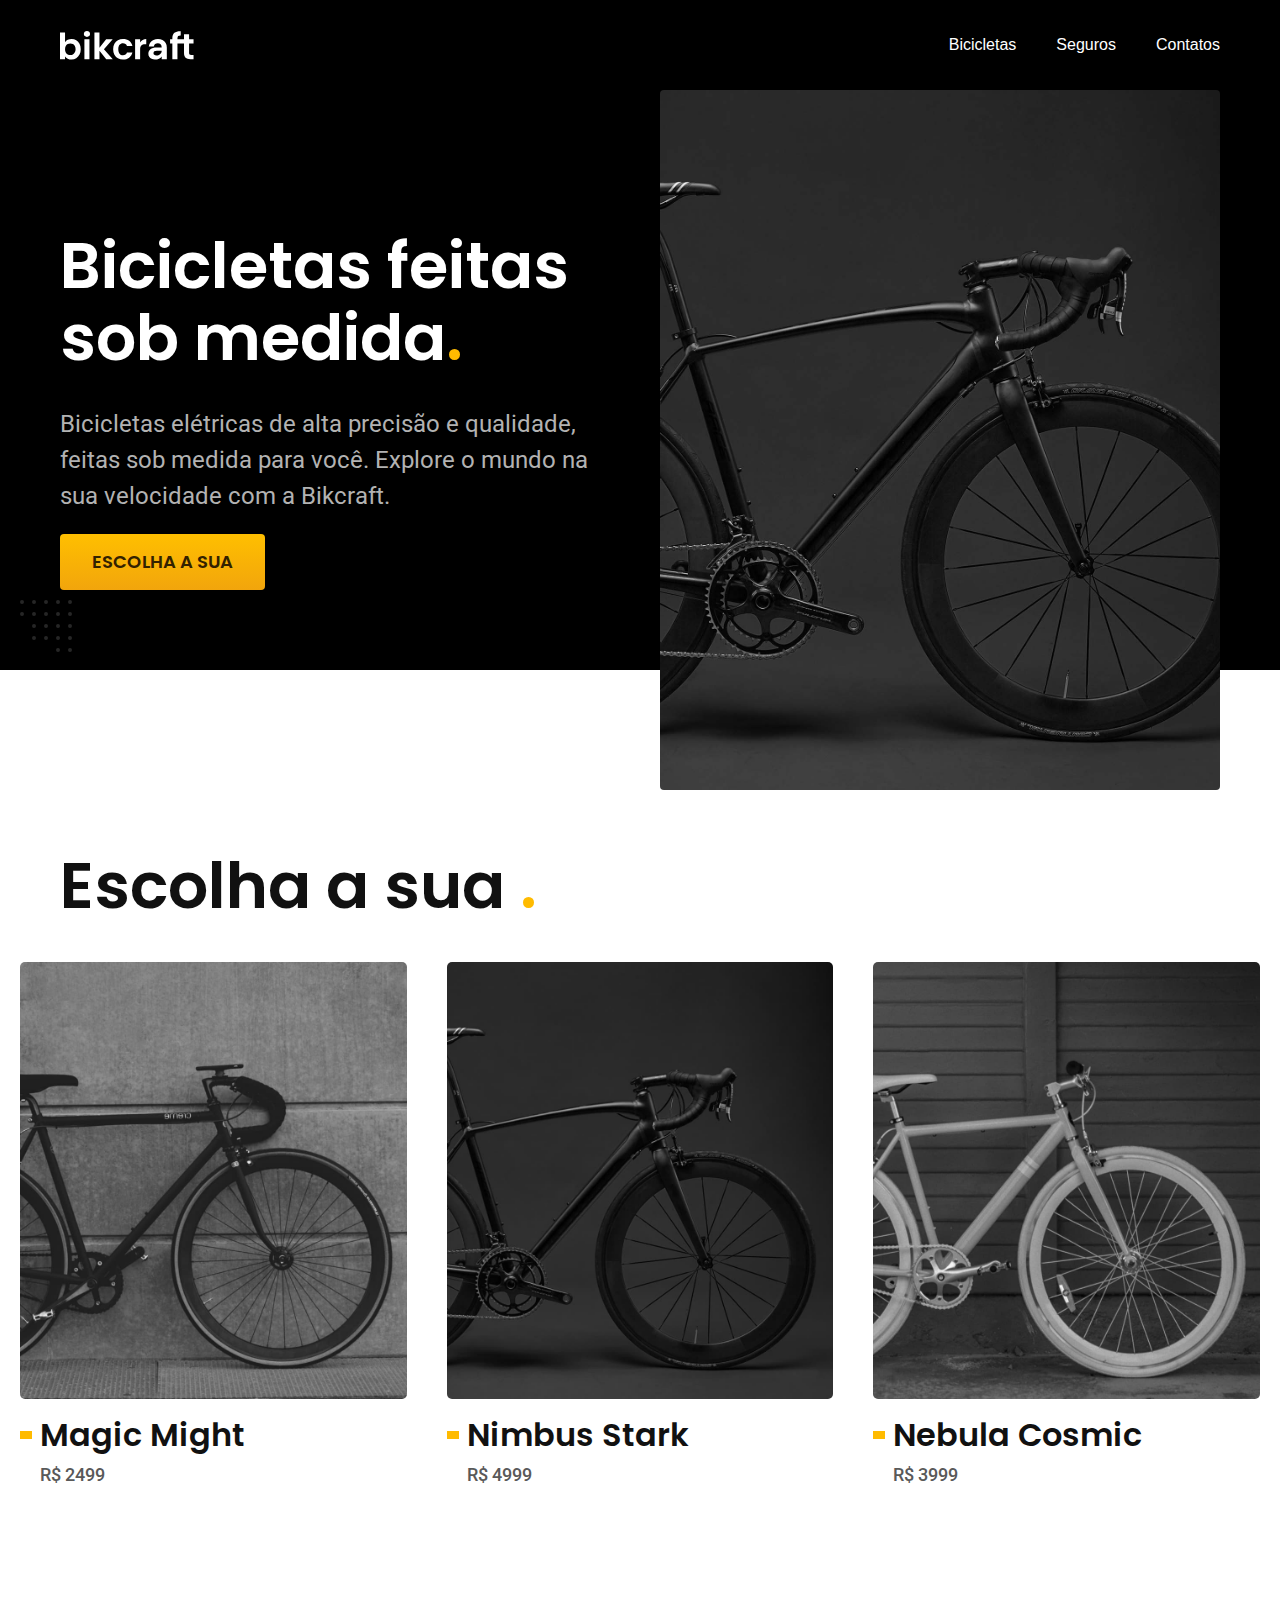
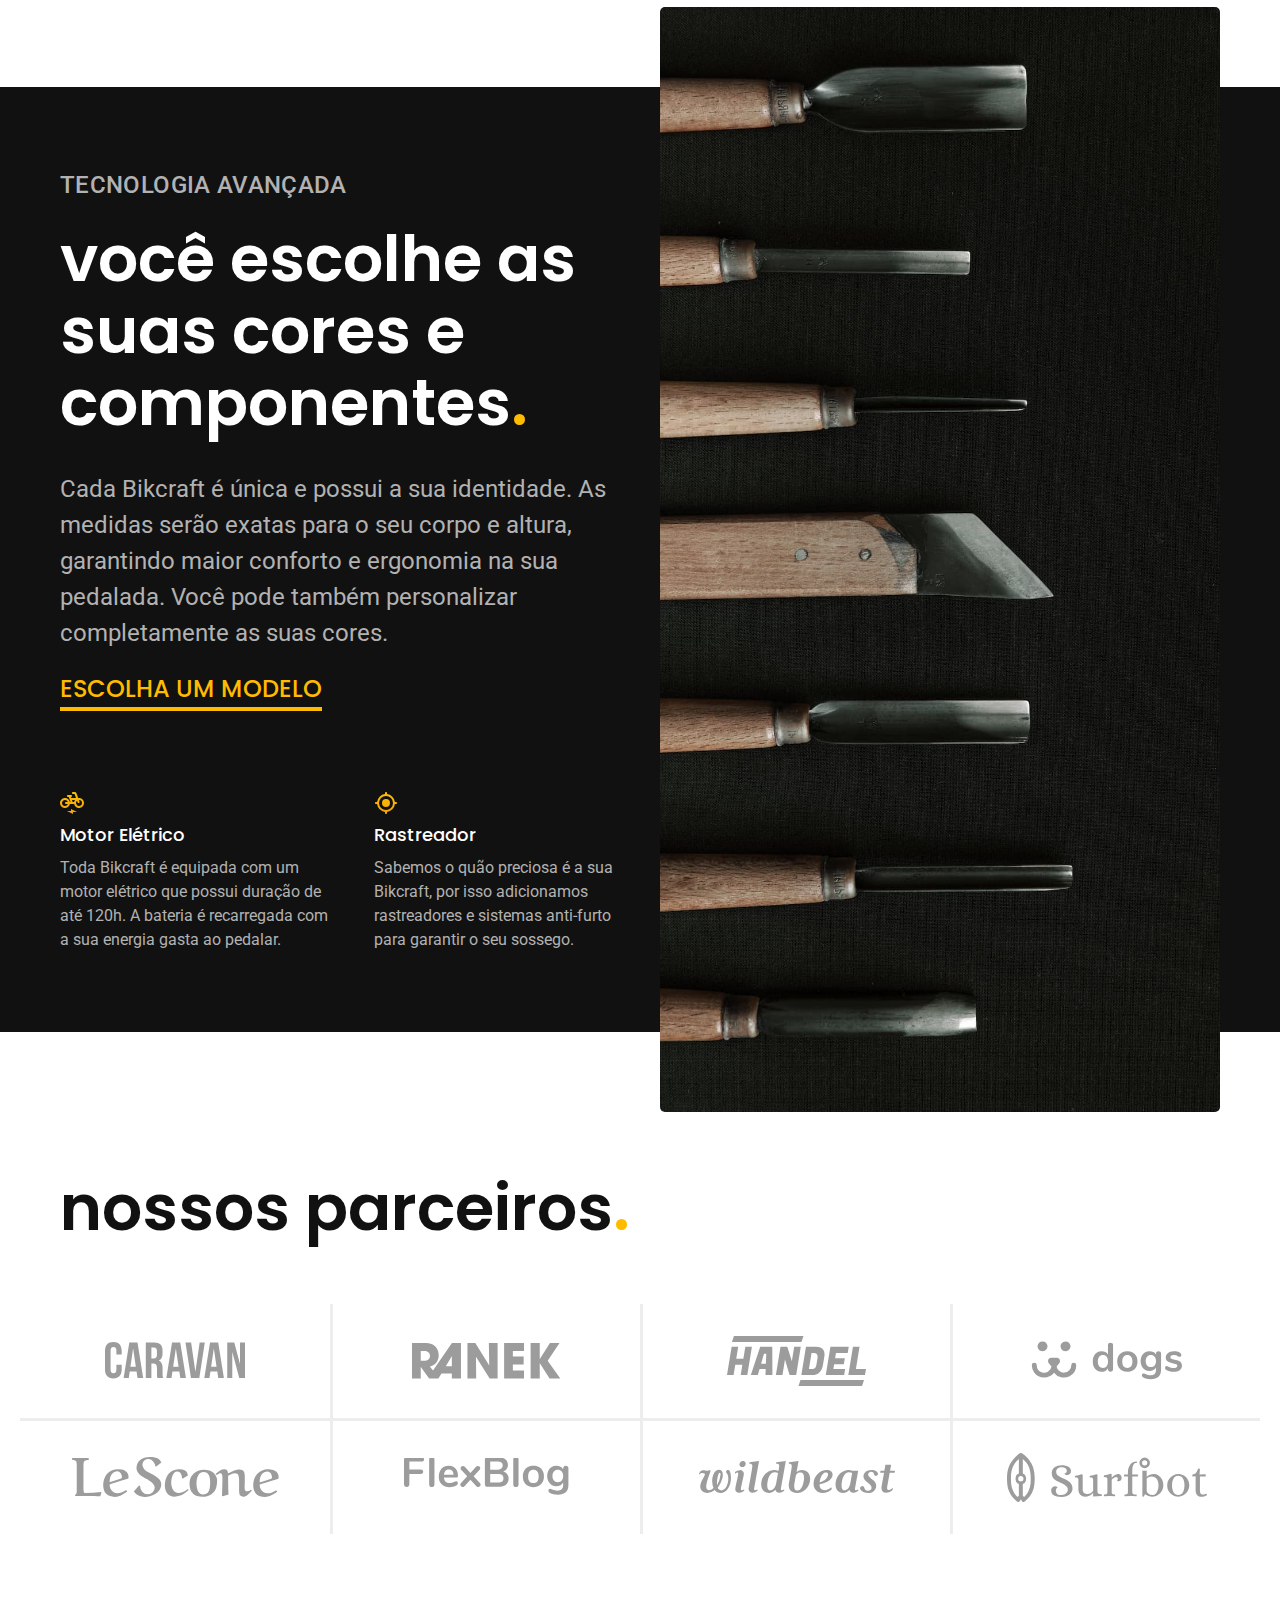
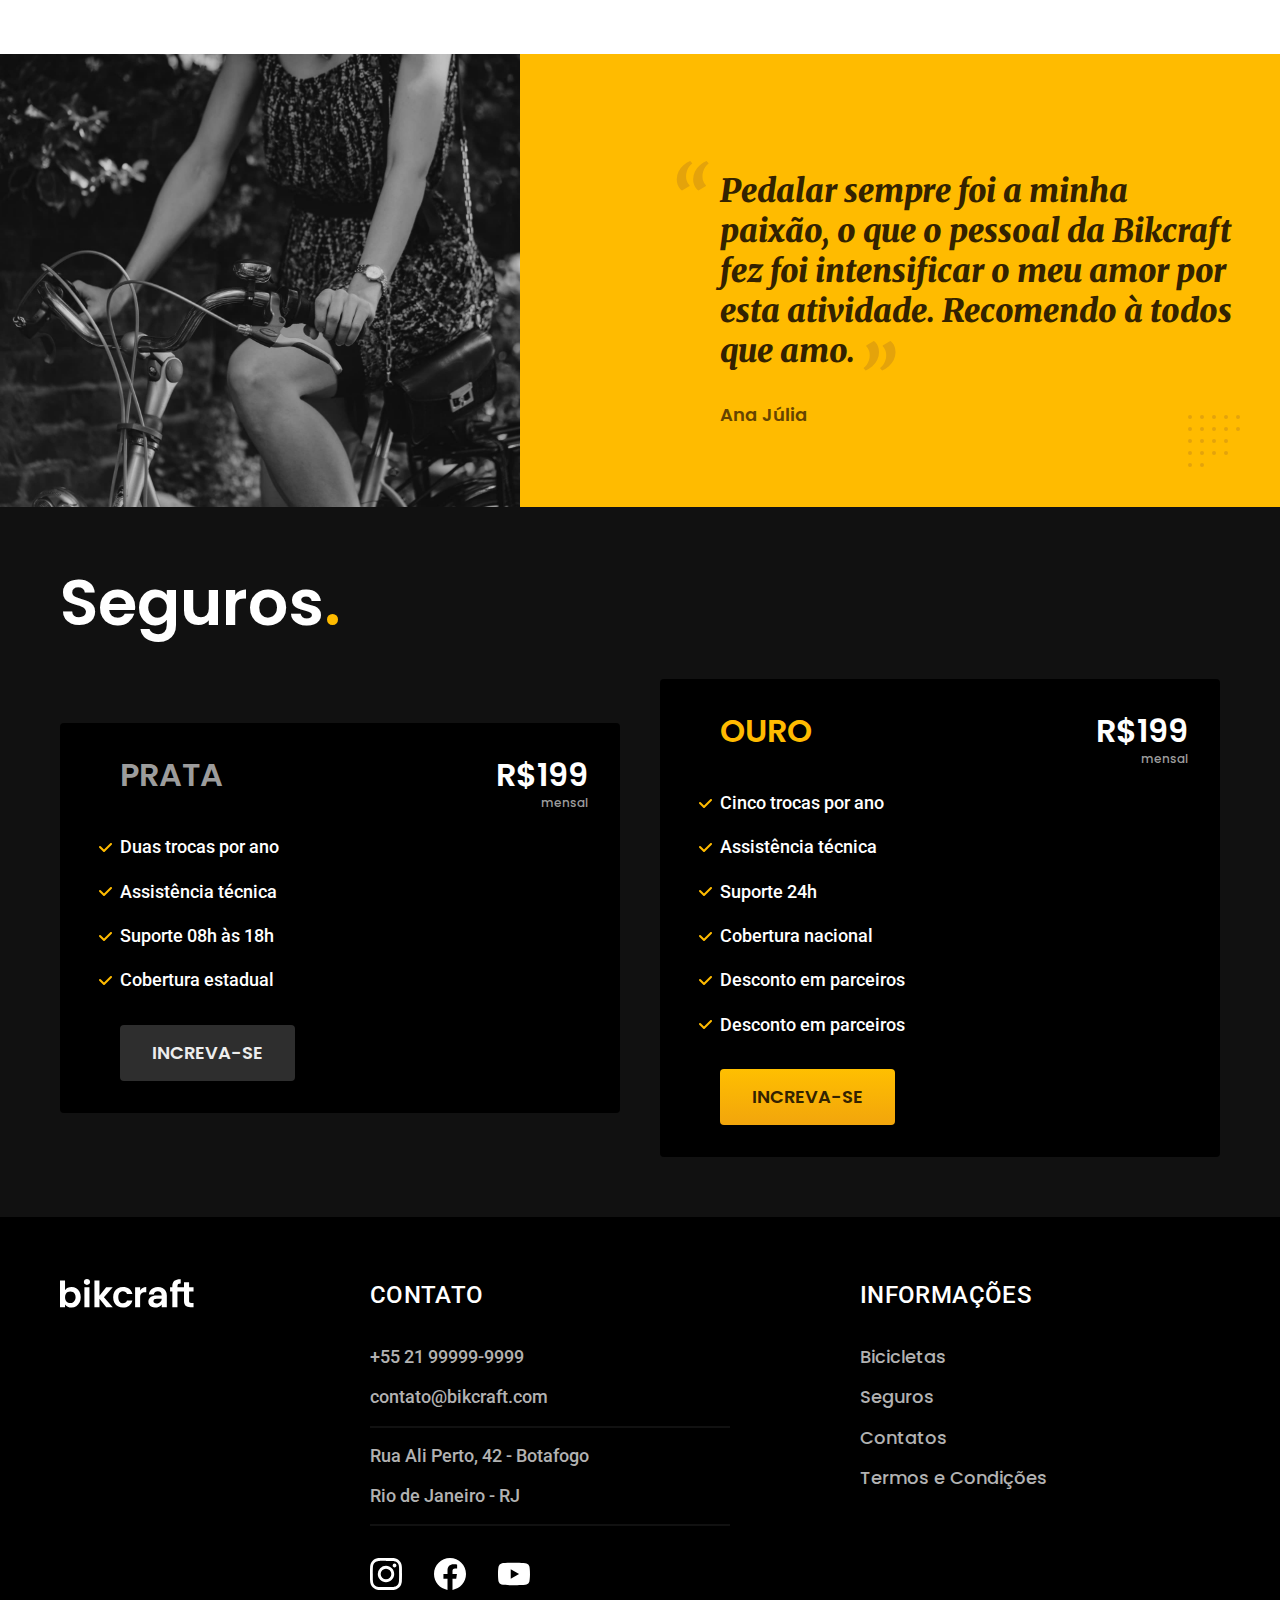
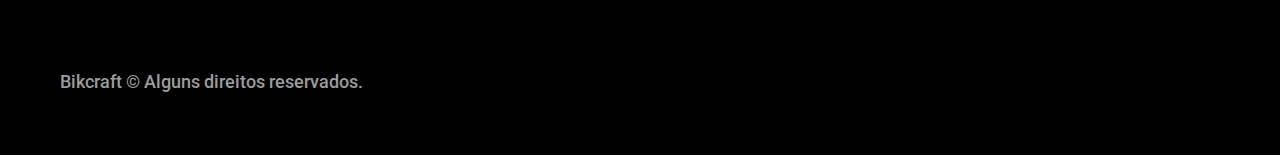
==== commit ca9ea6db: "quase pronto" ====
--- a/index.html
+++ b/index.html
@@ -25,7 +25,7 @@
         <ul class="header-menu cor-0">
           <li><a href="./bicicletas.html">Bicicletas</a></li>
           <li><a href="./seguros.html">Seguros</a></li>
-          <li><a href="./contatos.html">Contatos</a></li>
+          <li><a href="./contato.html">Contatos</a></li>
         </ul>
       </nav>
     </div>
@@ -38,9 +38,10 @@
         <p class="font-2-l cor-5">Bicicletas elétricas de alta precisão e qualidade, feitas sob medida para você. Explore o mundo na sua velocidade com a Bikcraft.</p>
         <a class="botao" href="./bicicletas.html"> Escolha a sua</a>
       </div>
-      <div class="introducao-imagem">
+      <picture>
+        <source media="(max-width: 800px)" srcset="./img/bicicletas/nimbus.jpg">
         <img src="./img/fotos/introducao.jpg" alt="bicicleta elétrica preta">
-      </div>
+      </picture>
     </div>
   </main>
 
@@ -180,7 +181,7 @@
           <li>Rio de Janeiro - RJ</li>
         </ul>
         <div class="footer-redes">
-          <a href="./"> <img src="./img/redes/instagram.svg" alt=" Insstagram"></a>
+          <a href="./"> <img src="./img/redes/instagram.svg" alt=" Instagram"></a>
           <a href="./"> <img src="./img/redes/facebook.svg" alt="facebook"></a>
           <a href="./"> <img src="./img/redes/youtube.svg" alt="youtube"></a>
         </div>
--- a/css/style.css
+++ b/css/style.css
@@ -7,17 +7,30 @@
 @import "./global/footer.css";
 
 @import "./utilidades/componentes.css";
+@import "./utilidades/formulario.css";
 
 @import "./home/introducao.css";
 @import "./home/tecnologia.css";
 @import "./home/parceiros.css";
 @import "./home/depoimento.css";
 
+@import "./bicicletas/lista-bicicletas.css";
 @import "./bicicletas/bicicletas.css";
+@import "./bicicleta/bicicleta.css";
 
 @import "./seguros/seguros.css";
+@import "./seguros/perguntas.css";
+@import "./seguros/vantagens.css";
+
+@import "./bicicleta/seguro.css";
+
+@import "./contato/contato.css";
+@import "./contato/lojas.css";
+
+@import "./orcamento/orcamento.css";
 
 @import "./termos/termos.css"
 
 
 
+
